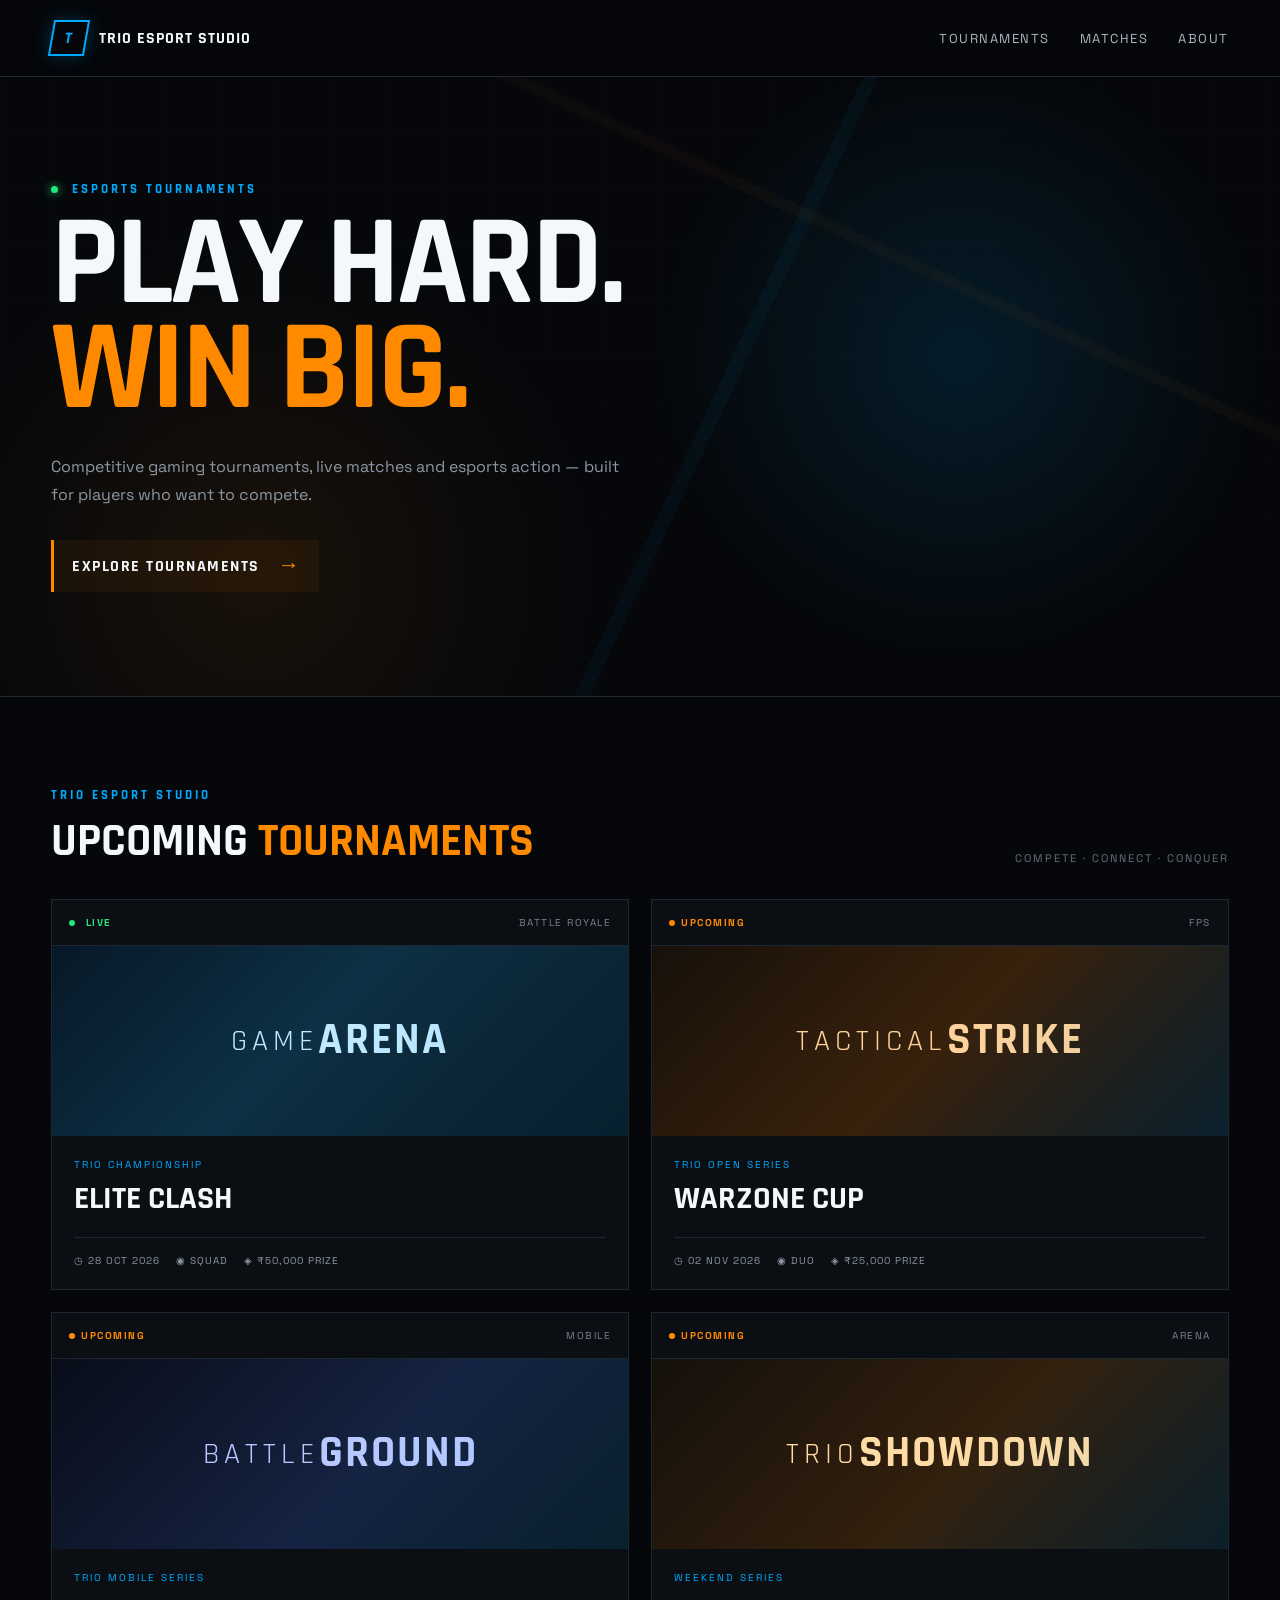
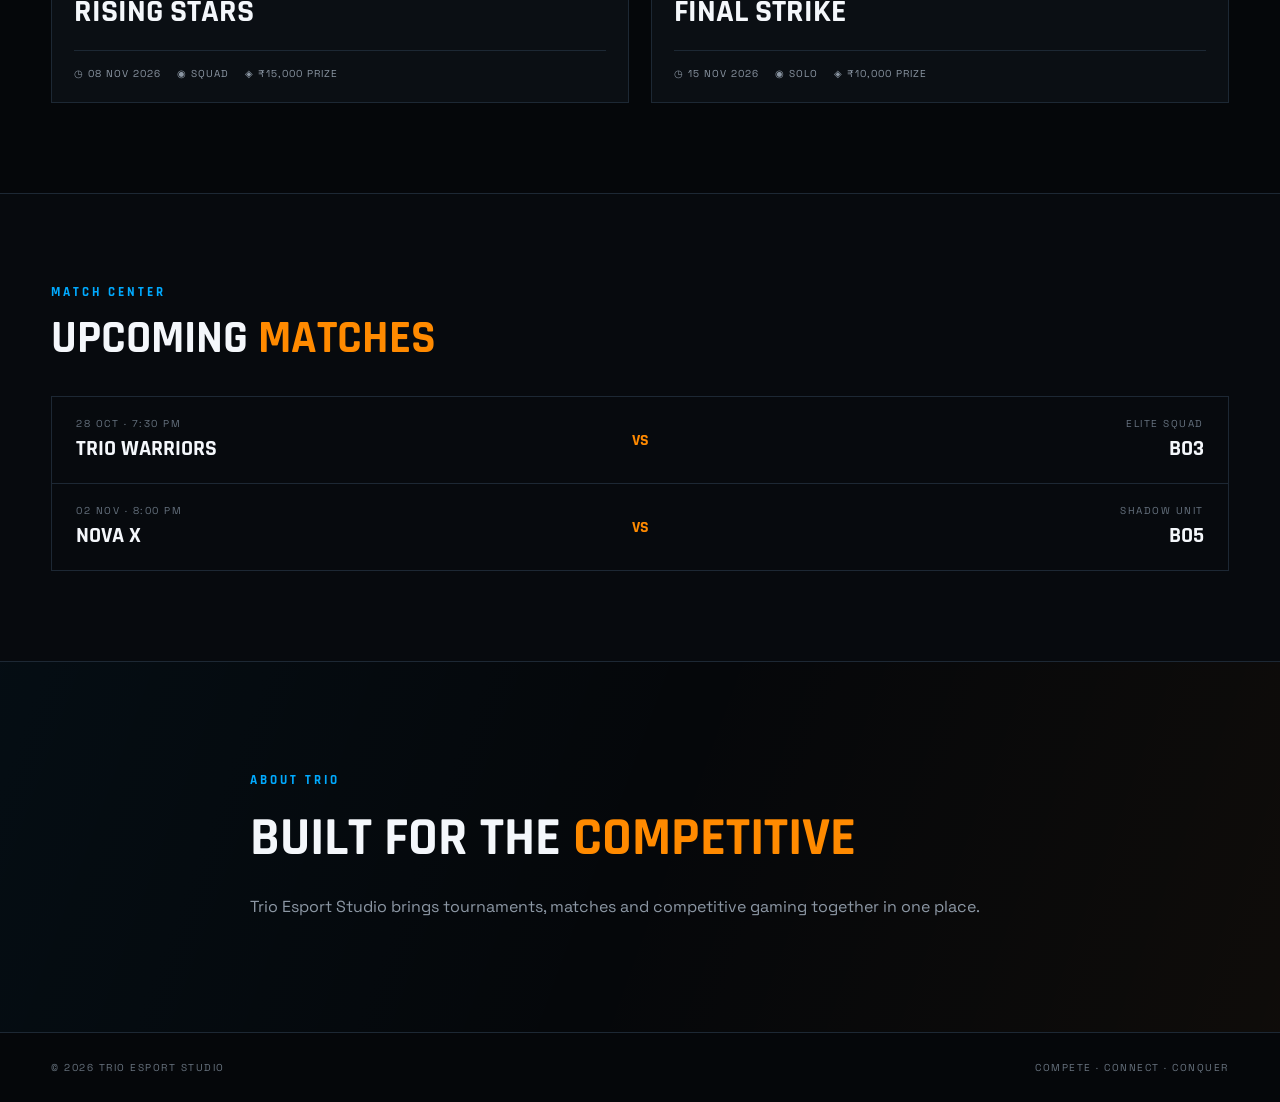
==== index.html @ f3929cc7 "Initial Trio Esport Studio website" ====
<!DOCTYPE html>
<html lang="en">
<head>
  <meta charset="UTF-8" />
  <meta name="viewport" content="width=device-width, initial-scale=1.0" />
  <meta name="description" content="Trio Esport Studio — esports tournaments, matches and gaming events." />
  <title>Trio Esport Studio</title>
  <link rel="stylesheet" href="style.css" />
</head>
<body>
  <header class="site-header">
    <div class="container nav">
      <a class="brand" href="#">
        <span class="brand-mark">T</span>
        <span>TRIO <b>ESPORT</b> STUDIO</span>
      </a>
      <nav>
        <a href="#tournaments">Tournaments</a>
        <a href="#matches">Matches</a>
        <a href="#about">About</a>
      </nav>
    </div>
  </header>

  <main>
    <section class="hero">
      <div class="hero-grid"></div>
      <div class="container hero-content">
        <p class="eyebrow"><span class="live-dot"></span> ESPORTS TOURNAMENTS</p>
        <h1>PLAY HARD.<br><span>WIN BIG.</span></h1>
        <p class="hero-copy">
          Competitive gaming tournaments, live matches and esports action —
          built for players who want to compete.
        </p>
        <a class="hero-link" href="#tournaments">EXPLORE TOURNAMENTS <span>→</span></a>
      </div>
    </section>

    <section id="tournaments" class="section">
      <div class="container">
        <div class="section-heading">
          <div>
            <p class="eyebrow">TRIO ESPORT STUDIO</p>
            <h2>UPCOMING <span>TOURNAMENTS</span></h2>
          </div>
          <p class="section-note">COMPETE · CONNECT · CONQUER</p>
        </div>

        <div class="tournament-grid">
          <article class="tournament-card featured">
            <div class="card-top">
              <span class="status"><i></i> LIVE</span>
              <span class="game">BATTLE ROYALE</span>
            </div>
            <div class="game-art">GAME<br><strong>ARENA</strong></div>
            <div class="card-body">
              <p class="card-label">TRIO CHAMPIONSHIP</p>
              <h3>ELITE CLASH</h3>
              <div class="meta">
                <span>◷ 28 OCT 2026</span>
                <span>◉ SQUAD</span>
                <span>◈ ₹50,000 PRIZE</span>
              </div>
            </div>
          </article>

          <article class="tournament-card">
            <div class="card-top">
              <span class="status upcoming">UPCOMING</span>
              <span class="game">FPS</span>
            </div>
            <div class="game-art alt">TACTICAL<br><strong>STRIKE</strong></div>
            <div class="card-body">
              <p class="card-label">TRIO OPEN SERIES</p>
              <h3>WARZONE CUP</h3>
              <div class="meta">
                <span>◷ 02 NOV 2026</span>
                <span>◉ DUO</span>
                <span>◈ ₹25,000 PRIZE</span>
              </div>
            </div>
          </article>

          <article class="tournament-card">
            <div class="card-top">
              <span class="status upcoming">UPCOMING</span>
              <span class="game">MOBILE</span>
            </div>
            <div class="game-art third">BATTLE<br><strong>GROUND</strong></div>
            <div class="card-body">
              <p class="card-label">TRIO MOBILE SERIES</p>
              <h3>RISING STARS</h3>
              <div class="meta">
                <span>◷ 08 NOV 2026</span>
                <span>◉ SQUAD</span>
                <span>◈ ₹15,000 PRIZE</span>
              </div>
            </div>
          </article>

          <article class="tournament-card">
            <div class="card-top">
              <span class="status upcoming">UPCOMING</span>
              <span class="game">ARENA</span>
            </div>
            <div class="game-art fourth">TRIO<br><strong>SHOWDOWN</strong></div>
            <div class="card-body">
              <p class="card-label">WEEKEND SERIES</p>
              <h3>FINAL STRIKE</h3>
              <div class="meta">
                <span>◷ 15 NOV 2026</span>
                <span>◉ SOLO</span>
                <span>◈ ₹10,000 PRIZE</span>
              </div>
            </div>
          </article>
        </div>
      </div>
    </section>

    <section id="matches" class="section matches-section">
      <div class="container">
        <div class="section-heading">
          <div>
            <p class="eyebrow">MATCH CENTER</p>
            <h2>UPCOMING <span>MATCHES</span></h2>
          </div>
        </div>
        <div class="match-list">
          <div class="match-row">
            <div><small>28 OCT · 7:30 PM</small><strong>TRIO WARRIORS</strong></div>
            <b>VS</b>
            <div class="right"><small>ELITE SQUAD</small><strong>BO3</strong></div>
          </div>
          <div class="match-row">
            <div><small>02 NOV · 8:00 PM</small><strong>NOVA X</strong></div>
            <b>VS</b>
            <div class="right"><small>SHADOW UNIT</small><strong>BO5</strong></div>
          </div>
        </div>
      </div>
    </section>

    <section id="about" class="about">
      <div class="container about-inner">
        <p class="eyebrow">ABOUT TRIO</p>
        <h2>BUILT FOR THE <span>COMPETITIVE</span></h2>
        <p>Trio Esport Studio brings tournaments, matches and competitive gaming together in one place.</p>
      </div>
    </section>
  </main>

  <footer>
    <div class="container footer-inner">
      <span>© 2026 TRIO ESPORT STUDIO</span>
      <span>COMPETE · CONNECT · CONQUER</span>
    </div>
  </footer>

  <script src="script.js"></script>
</body>
</html>
---- style.css ----
@import url('https://fonts.googleapis.com/css2?family=Rajdhani:wght@400;500;600;700&family=Space+Grotesk:wght@400;500;600;700&display=swap');

:root{
  --bg:#05070a;
  --panel:#0b0f14;
  --panel2:#10151c;
  --line:#1d2834;
  --text:#f4f7fb;
  --muted:#8d98a5;
  --blue:#00aaff;
  --orange:#ff8a00;
  --gold:#ffb11b;
  --green:#20e879;
}
*{box-sizing:border-box;margin:0;padding:0}
html{scroll-behavior:smooth}
body{background:var(--bg);color:var(--text);font-family:"Space Grotesk",Arial,sans-serif}
a{color:inherit;text-decoration:none}
.container{width:min(1180px,92%);margin:auto}
.site-header{position:sticky;top:0;z-index:20;background:rgba(5,7,10,.88);backdrop-filter:blur(14px);border-bottom:1px solid var(--line)}
.nav{height:76px;display:flex;align-items:center;justify-content:space-between}
.brand{display:flex;align-items:center;gap:12px;font-family:Rajdhani;font-weight:700;letter-spacing:1px}
.brand-mark{width:36px;height:36px;display:grid;place-items:center;border:2px solid var(--blue);transform:skew(-10deg);color:var(--blue);box-shadow:0 0 18px rgba(0,170,255,.25)}
.nav nav{display:flex;gap:30px;color:#aab4c0;font-size:13px;text-transform:uppercase;letter-spacing:1.5px}
.nav nav a:hover{color:var(--blue)}
.hero{min-height:620px;display:flex;align-items:center;position:relative;overflow:hidden;border-bottom:1px solid var(--line);background:radial-gradient(circle at 75% 45%,rgba(0,170,255,.13),transparent 30%),radial-gradient(circle at 20% 80%,rgba(255,138,0,.08),transparent 30%)}
.hero:before{content:"";position:absolute;inset:0;background:linear-gradient(115deg,transparent 0 55%,rgba(0,170,255,.045) 55% 56%,transparent 56% 100%),linear-gradient(25deg,transparent 0 70%,rgba(255,138,0,.035) 70% 71%,transparent 71%);pointer-events:none}
.hero-grid{position:absolute;inset:0;opacity:.18;background-image:linear-gradient(rgba(255,255,255,.04) 1px,transparent 1px),linear-gradient(90deg,rgba(255,255,255,.04) 1px,transparent 1px);background-size:55px 55px;mask-image:linear-gradient(to bottom,black,transparent)}
.hero-content{position:relative;padding:100px 0}
.eyebrow{font-family:Rajdhani;font-size:13px;letter-spacing:3px;font-weight:700;color:var(--blue);margin-bottom:16px}
.live-dot{display:inline-block;width:7px;height:7px;background:var(--green);border-radius:50%;margin-right:8px;box-shadow:0 0 10px var(--green)}
h1,h2,h3{font-family:Rajdhani,sans-serif}
h1{font-size:clamp(64px,10vw,130px);line-height:.82;letter-spacing:-3px}
h1 span,h2 span{color:var(--orange)}
.hero-copy{max-width:570px;color:var(--muted);line-height:1.8;margin:30px 0}
.hero-link{display:inline-flex;gap:18px;align-items:center;border-left:3px solid var(--orange);padding:12px 18px;background:rgba(255,138,0,.06);font-family:Rajdhani;font-weight:700;letter-spacing:1.5px}
.hero-link span{font-size:22px;color:var(--orange)}
.section{padding:90px 0}
.section-heading{display:flex;justify-content:space-between;align-items:end;margin-bottom:34px}
.section-heading h2{font-size:46px;line-height:1}
.section-note{font-size:11px;letter-spacing:2px;color:#65717d}
.tournament-grid{display:grid;grid-template-columns:repeat(2,1fr);gap:22px}
.tournament-card{background:var(--panel);border:1px solid var(--line);position:relative;overflow:hidden;transition:.25s}
.tournament-card:hover{transform:translateY(-4px);border-color:#314456;box-shadow:0 16px 45px rgba(0,0,0,.35)}
.card-top{height:46px;display:flex;align-items:center;justify-content:space-between;padding:0 17px;border-bottom:1px solid var(--line);font-size:10px;letter-spacing:1.5px}
.status{color:var(--green);font-weight:700}
.status i{display:inline-block;width:6px;height:6px;background:var(--green);border-radius:50%;margin-right:6px}
.status.upcoming{color:var(--orange)}
.status.upcoming:before{content:"";display:inline-block;width:6px;height:6px;background:var(--orange);border-radius:50%;margin-right:6px}
.game{color:#778390}
.game-art{height:190px;display:flex;align-items:center;justify-content:center;text-align:center;font-family:Rajdhani;font-size:30px;line-height:.8;letter-spacing:5px;background:linear-gradient(135deg,#071827,#0d3145 45%,#080d12);color:#bfe9ff;position:relative}
.game-art:after{content:"";position:absolute;inset:0;background:linear-gradient(135deg,transparent 50%,rgba(0,170,255,.12));}
.game-art.alt{background:linear-gradient(135deg,#17100a,#38210c 50%,#0c0d10);color:#ffd29b}
.game-art.third{background:linear-gradient(135deg,#090d19,#152241 55%,#0a0d11);color:#b8c9ff}
.game-art.fourth{background:linear-gradient(135deg,#15100b,#33200d 55%,#0c0c0d);color:#ffdba5}
.game-art strong{font-size:44px;letter-spacing:2px}
.card-body{padding:22px}
.card-label{font-size:10px;letter-spacing:2px;color:var(--blue);margin-bottom:7px}
.card-body h3{font-size:32px}
.meta{display:flex;flex-wrap:wrap;gap:16px;margin-top:18px;padding-top:16px;border-top:1px solid var(--line);font-size:10px;letter-spacing:1px;color:#8b96a3}
.matches-section{background:#070a0e;border-top:1px solid var(--line);border-bottom:1px solid var(--line)}
.match-list{border:1px solid var(--line)}
.match-row{display:grid;grid-template-columns:1fr 70px 1fr;align-items:center;padding:20px 24px;border-bottom:1px solid var(--line)}
.match-row:last-child{border-bottom:0}
.match-row small{display:block;color:#66727f;font-size:10px;letter-spacing:1.5px;margin-bottom:5px}
.match-row strong{font-family:Rajdhani;font-size:22px}
.match-row>b{text-align:center;color:var(--orange);font-family:Rajdhani}
.match-row .right{text-align:right}
.about{padding:110px 0;background:linear-gradient(110deg,rgba(0,170,255,.04),transparent 50%,rgba(255,138,0,.04))}
.about-inner{max-width:780px}
.about h2{font-size:54px;margin-bottom:20px}
.about p:last-child{color:var(--muted);line-height:1.8}
footer{border-top:1px solid var(--line);padding:28px 0;color:#68737f;font-size:10px;letter-spacing:1.5px}
.footer-inner{display:flex;justify-content:space-between}
@media(max-width:700px){
  .nav nav{display:none}
  .hero{min-height:540px}
  h1{font-size:70px}
  .section{padding:65px 0}
  .section-heading{display:block}
  .section-note{margin-top:15px}
  .section-heading h2,.about h2{font-size:38px}
  .tournament-grid{grid-template-columns:1fr}
  .match-row{grid-template-columns:1fr 45px 1fr;padding:16px 12px}
  .match-row strong{font-size:17px}
  .footer-inner{display:block;line-height:2.2}
}
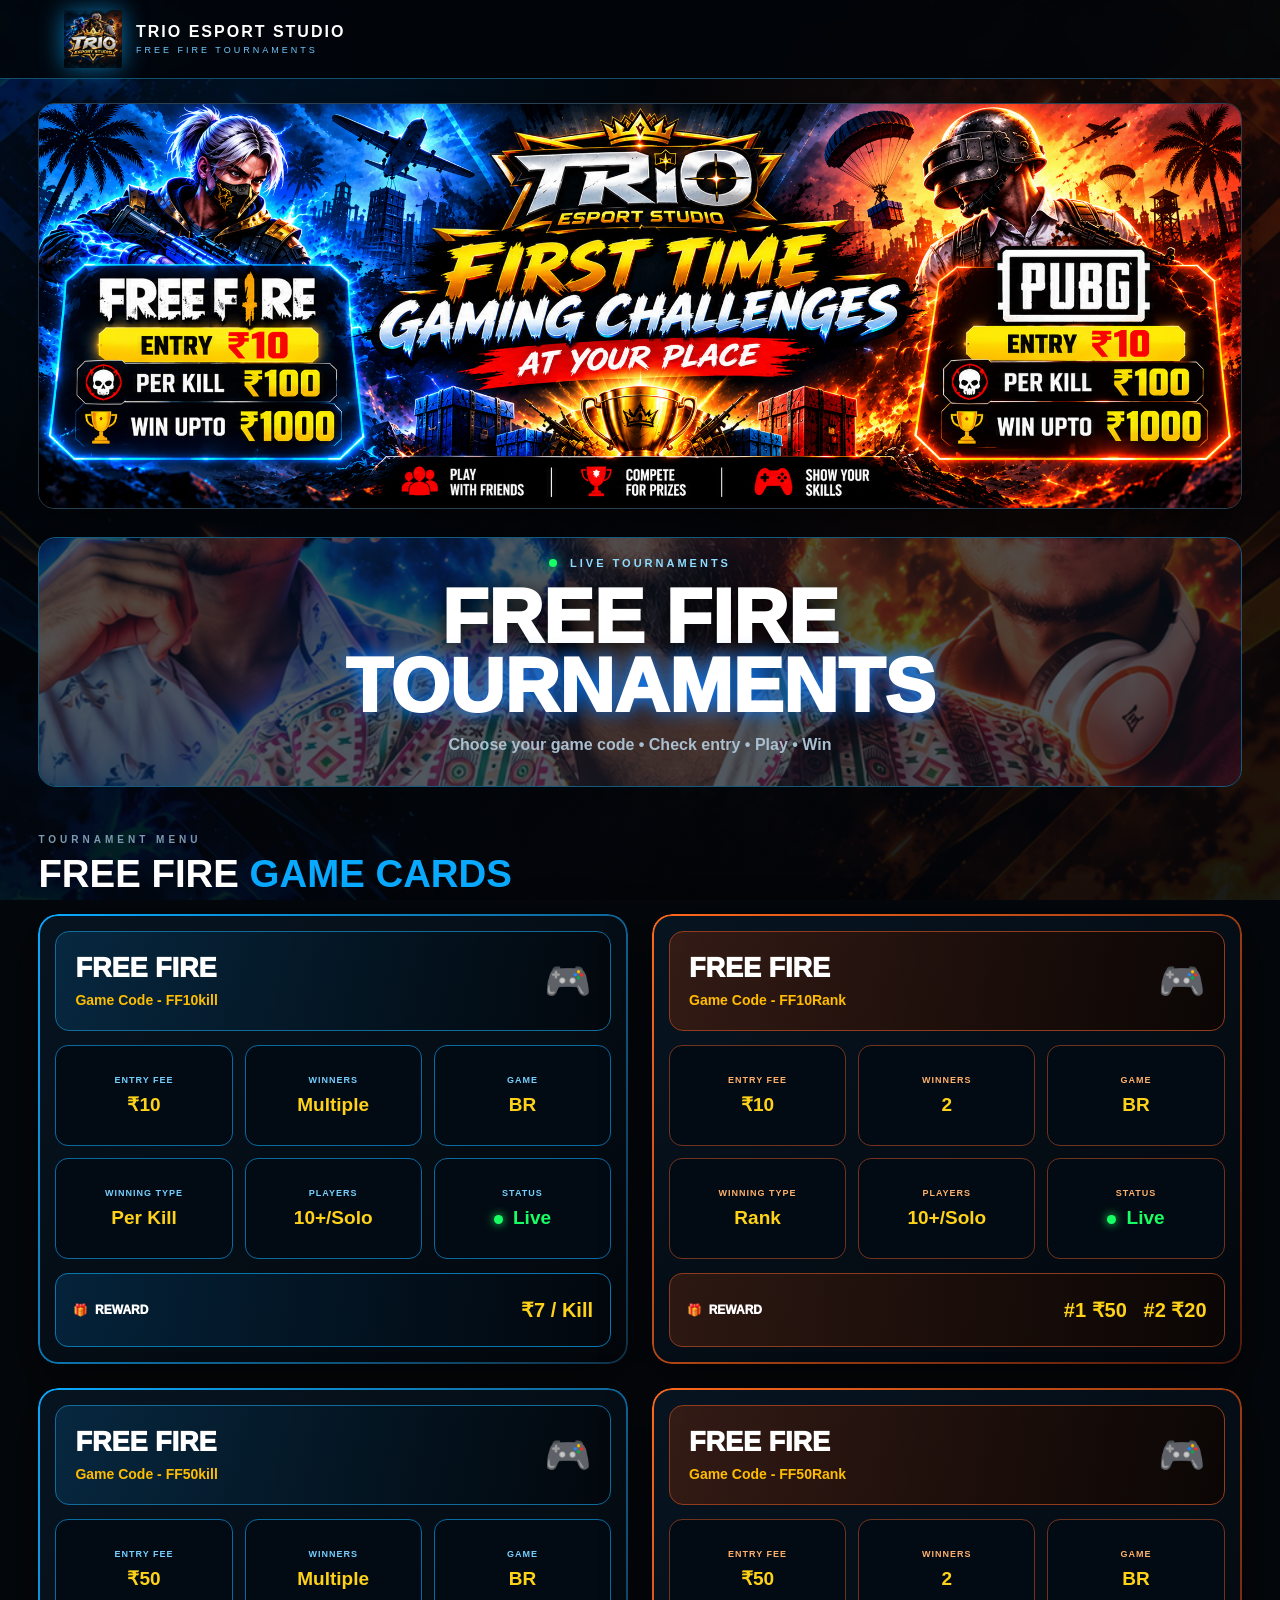
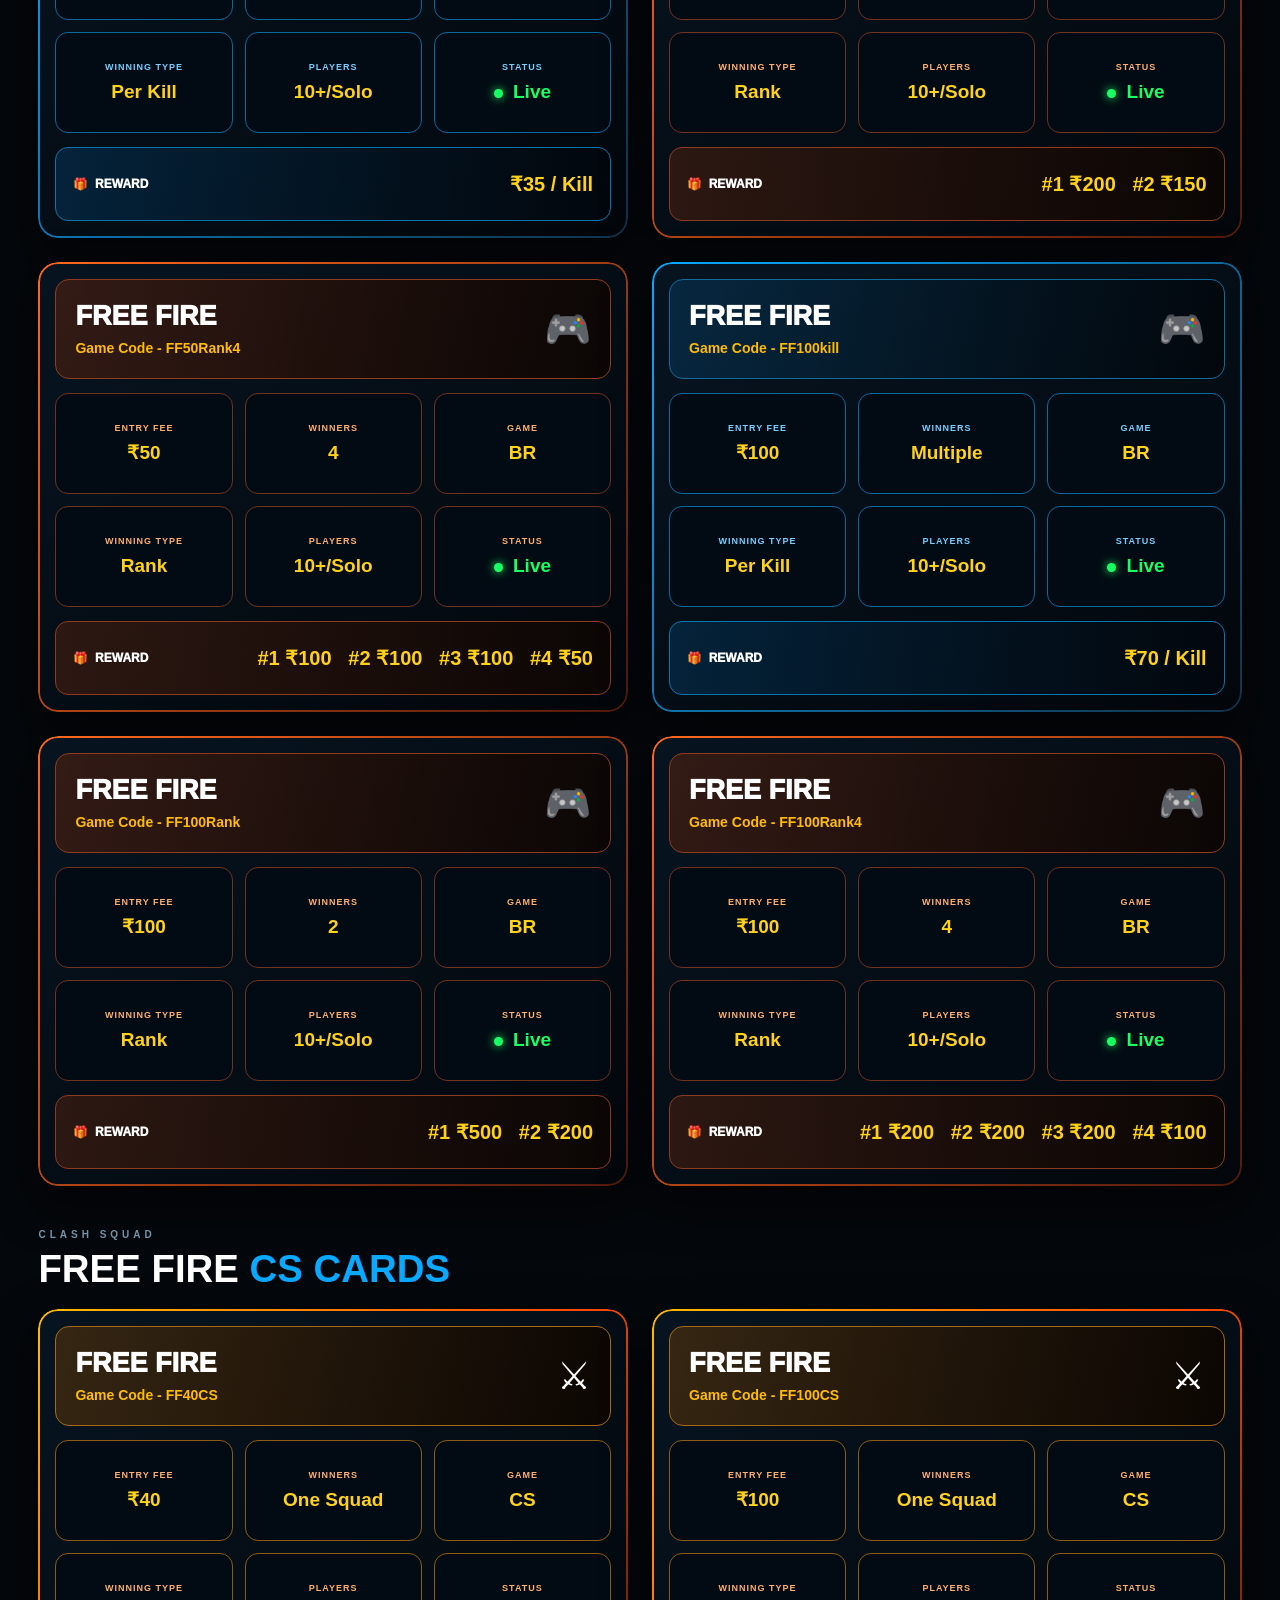
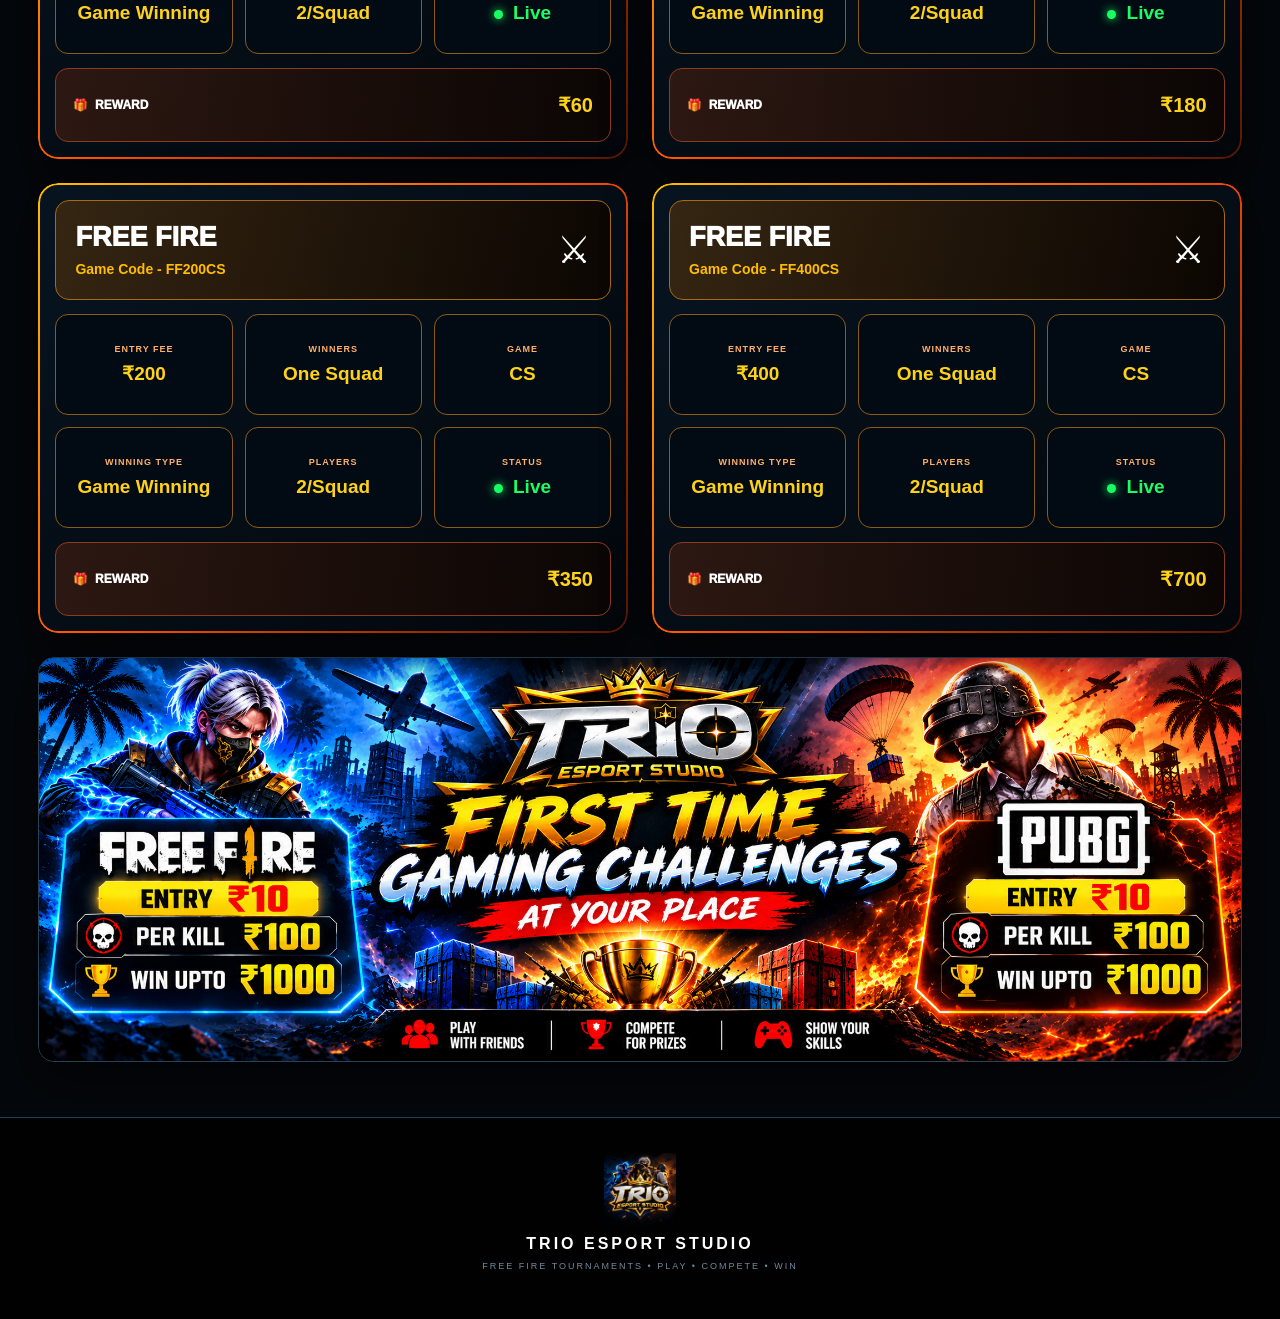
==== commit 01eb96c4: "Initial Trio Esport Studio website" ====
--- a/index.html
+++ b/index.html
@@ -1,162 +1,15 @@
-<!DOCTYPE html>
-<html lang="en">
-<head>
-  <meta charset="UTF-8" />
-  <meta name="viewport" content="width=device-width, initial-scale=1.0" />
-  <meta name="description" content="Trio Esport Studio — esports tournaments, matches and gaming events." />
-  <title>Trio Esport Studio</title>
-  <link rel="stylesheet" href="style.css" />
-</head>
-<body>
-  <header class="site-header">
-    <div class="container nav">
-      <a class="brand" href="#">
-        <span class="brand-mark">T</span>
-        <span>TRIO <b>ESPORT</b> STUDIO</span>
-      </a>
-      <nav>
-        <a href="#tournaments">Tournaments</a>
-        <a href="#matches">Matches</a>
-        <a href="#about">About</a>
-      </nav>
-    </div>
-  </header>
-
-  <main>
-    <section class="hero">
-      <div class="hero-grid"></div>
-      <div class="container hero-content">
-        <p class="eyebrow"><span class="live-dot"></span> ESPORTS TOURNAMENTS</p>
-        <h1>PLAY HARD.<br><span>WIN BIG.</span></h1>
-        <p class="hero-copy">
-          Competitive gaming tournaments, live matches and esports action —
-          built for players who want to compete.
-        </p>
-        <a class="hero-link" href="#tournaments">EXPLORE TOURNAMENTS <span>→</span></a>
-      </div>
-    </section>
-
-    <section id="tournaments" class="section">
-      <div class="container">
-        <div class="section-heading">
-          <div>
-            <p class="eyebrow">TRIO ESPORT STUDIO</p>
-            <h2>UPCOMING <span>TOURNAMENTS</span></h2>
-          </div>
-          <p class="section-note">COMPETE · CONNECT · CONQUER</p>
-        </div>
-
-        <div class="tournament-grid">
-          <article class="tournament-card featured">
-            <div class="card-top">
-              <span class="status"><i></i> LIVE</span>
-              <span class="game">BATTLE ROYALE</span>
-            </div>
-            <div class="game-art">GAME<br><strong>ARENA</strong></div>
-            <div class="card-body">
-              <p class="card-label">TRIO CHAMPIONSHIP</p>
-              <h3>ELITE CLASH</h3>
-              <div class="meta">
-                <span>◷ 28 OCT 2026</span>
-                <span>◉ SQUAD</span>
-                <span>◈ ₹50,000 PRIZE</span>
-              </div>
-            </div>
-          </article>
-
-          <article class="tournament-card">
-            <div class="card-top">
-              <span class="status upcoming">UPCOMING</span>
-              <span class="game">FPS</span>
-            </div>
-            <div class="game-art alt">TACTICAL<br><strong>STRIKE</strong></div>
-            <div class="card-body">
-              <p class="card-label">TRIO OPEN SERIES</p>
-              <h3>WARZONE CUP</h3>
-              <div class="meta">
-                <span>◷ 02 NOV 2026</span>
-                <span>◉ DUO</span>
-                <span>◈ ₹25,000 PRIZE</span>
-              </div>
-            </div>
-          </article>
-
-          <article class="tournament-card">
-            <div class="card-top">
-              <span class="status upcoming">UPCOMING</span>
-              <span class="game">MOBILE</span>
-            </div>
-            <div class="game-art third">BATTLE<br><strong>GROUND</strong></div>
-            <div class="card-body">
-              <p class="card-label">TRIO MOBILE SERIES</p>
-              <h3>RISING STARS</h3>
-              <div class="meta">
-                <span>◷ 08 NOV 2026</span>
-                <span>◉ SQUAD</span>
-                <span>◈ ₹15,000 PRIZE</span>
-              </div>
-            </div>
-          </article>
-
-          <article class="tournament-card">
-            <div class="card-top">
-              <span class="status upcoming">UPCOMING</span>
-              <span class="game">ARENA</span>
-            </div>
-            <div class="game-art fourth">TRIO<br><strong>SHOWDOWN</strong></div>
-            <div class="card-body">
-              <p class="card-label">WEEKEND SERIES</p>
-              <h3>FINAL STRIKE</h3>
-              <div class="meta">
-                <span>◷ 15 NOV 2026</span>
-                <span>◉ SOLO</span>
-                <span>◈ ₹10,000 PRIZE</span>
-              </div>
-            </div>
-          </article>
-        </div>
-      </div>
-    </section>
-
-    <section id="matches" class="section matches-section">
-      <div class="container">
-        <div class="section-heading">
-          <div>
-            <p class="eyebrow">MATCH CENTER</p>
-            <h2>UPCOMING <span>MATCHES</span></h2>
-          </div>
-        </div>
-        <div class="match-list">
-          <div class="match-row">
-            <div><small>28 OCT · 7:30 PM</small><strong>TRIO WARRIORS</strong></div>
-            <b>VS</b>
-            <div class="right"><small>ELITE SQUAD</small><strong>BO3</strong></div>
-          </div>
-          <div class="match-row">
-            <div><small>02 NOV · 8:00 PM</small><strong>NOVA X</strong></div>
-            <b>VS</b>
-            <div class="right"><small>SHADOW UNIT</small><strong>BO5</strong></div>
-          </div>
-        </div>
-      </div>
-    </section>
-
-    <section id="about" class="about">
-      <div class="container about-inner">
-        <p class="eyebrow">ABOUT TRIO</p>
-        <h2>BUILT FOR THE <span>COMPETITIVE</span></h2>
-        <p>Trio Esport Studio brings tournaments, matches and competitive gaming together in one place.</p>
-      </div>
-    </section>
-  </main>
-
-  <footer>
-    <div class="container footer-inner">
-      <span>© 2026 TRIO ESPORT STUDIO</span>
-      <span>COMPETE · CONNECT · CONQUER</span>
-    </div>
-  </footer>
-
-  <script src="script.js"></script>
-</body>
-</html>
+<!doctype html><html lang="en"><head><meta charset="utf-8"><meta name="viewport" content="width=device-width,initial-scale=1"><title>TRIO ESPORT STUDIO — Free Fire Tournaments</title><meta name="description" content="TRIO ESPORT STUDIO Free Fire tournaments"><link rel="icon" type="image/png" href="assets/logo.png"><link rel="stylesheet" href="style.css"></head><body><div class="bg"></div><header><img src="assets/logo.png" alt="TRIO ESPORT STUDIO"><div><b>TRIO ESPORT STUDIO</b><small>FREE FIRE TOURNAMENTS</small></div></header><main><div class="banner"><img src="assets/banner.png" alt="Tournament Banner"></div><section class="hero"><img src="assets/hero.png" alt=""><div><span class="live"><i></i> LIVE TOURNAMENTS</span><h1>FREE FIRE <em>TOURNAMENTS</em></h1><p>Choose your game code • Check entry • Play • Win</p></div></section><section><div class="title"><div><small>TOURNAMENT MENU</small><h2>FREE FIRE <span>GAME CARDS</span></h2></div></div><div id="cards" class="grid"></div></section><section><div class="title"><div><small>CLASH SQUAD</small><h2>FREE FIRE <span>CS CARDS</span></h2></div></div><div id="cs" class="grid"></div></section><div class="banner"><img src="assets/banner.png" alt="Tournament Banner"></div></main><footer><img src="assets/logo.png" alt="TRIO"><b>TRIO ESPORT STUDIO</b><span>FREE FIRE TOURNAMENTS • PLAY • COMPETE • WIN</span></footer><script>
+const br=[
+['FF10kill','₹10','Multiple','BR','Per Kill','10+/Solo','₹7 / Kill','blue'],
+['FF10Rank','₹10','2','BR','Rank','10+/Solo','#1 ₹50 &nbsp; #2 ₹20','orange'],
+['FF50kill','₹50','Multiple','BR','Per Kill','10+/Solo','₹35 / Kill','blue'],
+['FF50Rank','₹50','2','BR','Rank','10+/Solo','#1 ₹200 &nbsp; #2 ₹150','orange'],
+['FF50Rank4','₹50','4','BR','Rank','10+/Solo','#1 ₹100 &nbsp; #2 ₹100 &nbsp; #3 ₹100 &nbsp; #4 ₹50','orange'],
+['FF100kill','₹100','Multiple','BR','Per Kill','10+/Solo','₹70 / Kill','blue'],
+['FF100Rank','₹100','2','BR','Rank','10+/Solo','#1 ₹500 &nbsp; #2 ₹200','orange'],
+['FF100Rank4','₹100','4','BR','Rank','10+/Solo','#1 ₹200 &nbsp; #2 ₹200 &nbsp; #3 ₹200 &nbsp; #4 ₹100','orange']
+];
+const cs=[['FF40CS','₹40','One Squad','CS','Game Winning','2/Squad','₹60'],['FF100CS','₹100','One Squad','CS','Game Winning','2/Squad','₹180'],['FF200CS','₹200','One Squad','CS','Game Winning','2/Squad','₹350'],['FF400CS','₹400','One Squad','CS','Game Winning','2/Squad','₹700']];
+function card(x,isCS=false){let[c,e,w,g,t,p,r,theme]=x;return `<article class="card ${isCS?'cs':' '+theme}"><div class="head"><div><strong>FREE FIRE</strong><label>Game Code - ${c}</label></div><span class="ico">${isCS?'⚔':'🎮'}</span></div><div class="stats"><div><small>ENTRY FEE</small><b>${e}</b></div><div><small>WINNERS</small><b>${w}</b></div><div><small>GAME</small><b>${g}</b></div><div><small>WINNING TYPE</small><b>${t}</b></div><div><small>PLAYERS</small><b>${p}</b></div><div class="status"><small>STATUS</small><b><i></i> Live</b></div></div><div class="reward"><span>🎁 &nbsp;REWARD</span><strong>${r}</strong></div></article>`}
+document.querySelector('#cards').innerHTML=br.map(x=>card(x)).join('');document.querySelector('#cs').innerHTML=cs.map(x=>card(x,true)).join('');
+</script></body></html>
--- a/style.css
+++ b/style.css
@@ -1,87 +1 @@
-@import url('https://fonts.googleapis.com/css2?family=Rajdhani:wght@400;500;600;700&family=Space+Grotesk:wght@400;500;600;700&display=swap');
-
-:root{
-  --bg:#05070a;
-  --panel:#0b0f14;
-  --panel2:#10151c;
-  --line:#1d2834;
-  --text:#f4f7fb;
-  --muted:#8d98a5;
-  --blue:#00aaff;
-  --orange:#ff8a00;
-  --gold:#ffb11b;
-  --green:#20e879;
-}
-*{box-sizing:border-box;margin:0;padding:0}
-html{scroll-behavior:smooth}
-body{background:var(--bg);color:var(--text);font-family:"Space Grotesk",Arial,sans-serif}
-a{color:inherit;text-decoration:none}
-.container{width:min(1180px,92%);margin:auto}
-.site-header{position:sticky;top:0;z-index:20;background:rgba(5,7,10,.88);backdrop-filter:blur(14px);border-bottom:1px solid var(--line)}
-.nav{height:76px;display:flex;align-items:center;justify-content:space-between}
-.brand{display:flex;align-items:center;gap:12px;font-family:Rajdhani;font-weight:700;letter-spacing:1px}
-.brand-mark{width:36px;height:36px;display:grid;place-items:center;border:2px solid var(--blue);transform:skew(-10deg);color:var(--blue);box-shadow:0 0 18px rgba(0,170,255,.25)}
-.nav nav{display:flex;gap:30px;color:#aab4c0;font-size:13px;text-transform:uppercase;letter-spacing:1.5px}
-.nav nav a:hover{color:var(--blue)}
-.hero{min-height:620px;display:flex;align-items:center;position:relative;overflow:hidden;border-bottom:1px solid var(--line);background:radial-gradient(circle at 75% 45%,rgba(0,170,255,.13),transparent 30%),radial-gradient(circle at 20% 80%,rgba(255,138,0,.08),transparent 30%)}
-.hero:before{content:"";position:absolute;inset:0;background:linear-gradient(115deg,transparent 0 55%,rgba(0,170,255,.045) 55% 56%,transparent 56% 100%),linear-gradient(25deg,transparent 0 70%,rgba(255,138,0,.035) 70% 71%,transparent 71%);pointer-events:none}
-.hero-grid{position:absolute;inset:0;opacity:.18;background-image:linear-gradient(rgba(255,255,255,.04) 1px,transparent 1px),linear-gradient(90deg,rgba(255,255,255,.04) 1px,transparent 1px);background-size:55px 55px;mask-image:linear-gradient(to bottom,black,transparent)}
-.hero-content{position:relative;padding:100px 0}
-.eyebrow{font-family:Rajdhani;font-size:13px;letter-spacing:3px;font-weight:700;color:var(--blue);margin-bottom:16px}
-.live-dot{display:inline-block;width:7px;height:7px;background:var(--green);border-radius:50%;margin-right:8px;box-shadow:0 0 10px var(--green)}
-h1,h2,h3{font-family:Rajdhani,sans-serif}
-h1{font-size:clamp(64px,10vw,130px);line-height:.82;letter-spacing:-3px}
-h1 span,h2 span{color:var(--orange)}
-.hero-copy{max-width:570px;color:var(--muted);line-height:1.8;margin:30px 0}
-.hero-link{display:inline-flex;gap:18px;align-items:center;border-left:3px solid var(--orange);padding:12px 18px;background:rgba(255,138,0,.06);font-family:Rajdhani;font-weight:700;letter-spacing:1.5px}
-.hero-link span{font-size:22px;color:var(--orange)}
-.section{padding:90px 0}
-.section-heading{display:flex;justify-content:space-between;align-items:end;margin-bottom:34px}
-.section-heading h2{font-size:46px;line-height:1}
-.section-note{font-size:11px;letter-spacing:2px;color:#65717d}
-.tournament-grid{display:grid;grid-template-columns:repeat(2,1fr);gap:22px}
-.tournament-card{background:var(--panel);border:1px solid var(--line);position:relative;overflow:hidden;transition:.25s}
-.tournament-card:hover{transform:translateY(-4px);border-color:#314456;box-shadow:0 16px 45px rgba(0,0,0,.35)}
-.card-top{height:46px;display:flex;align-items:center;justify-content:space-between;padding:0 17px;border-bottom:1px solid var(--line);font-size:10px;letter-spacing:1.5px}
-.status{color:var(--green);font-weight:700}
-.status i{display:inline-block;width:6px;height:6px;background:var(--green);border-radius:50%;margin-right:6px}
-.status.upcoming{color:var(--orange)}
-.status.upcoming:before{content:"";display:inline-block;width:6px;height:6px;background:var(--orange);border-radius:50%;margin-right:6px}
-.game{color:#778390}
-.game-art{height:190px;display:flex;align-items:center;justify-content:center;text-align:center;font-family:Rajdhani;font-size:30px;line-height:.8;letter-spacing:5px;background:linear-gradient(135deg,#071827,#0d3145 45%,#080d12);color:#bfe9ff;position:relative}
-.game-art:after{content:"";position:absolute;inset:0;background:linear-gradient(135deg,transparent 50%,rgba(0,170,255,.12));}
-.game-art.alt{background:linear-gradient(135deg,#17100a,#38210c 50%,#0c0d10);color:#ffd29b}
-.game-art.third{background:linear-gradient(135deg,#090d19,#152241 55%,#0a0d11);color:#b8c9ff}
-.game-art.fourth{background:linear-gradient(135deg,#15100b,#33200d 55%,#0c0c0d);color:#ffdba5}
-.game-art strong{font-size:44px;letter-spacing:2px}
-.card-body{padding:22px}
-.card-label{font-size:10px;letter-spacing:2px;color:var(--blue);margin-bottom:7px}
-.card-body h3{font-size:32px}
-.meta{display:flex;flex-wrap:wrap;gap:16px;margin-top:18px;padding-top:16px;border-top:1px solid var(--line);font-size:10px;letter-spacing:1px;color:#8b96a3}
-.matches-section{background:#070a0e;border-top:1px solid var(--line);border-bottom:1px solid var(--line)}
-.match-list{border:1px solid var(--line)}
-.match-row{display:grid;grid-template-columns:1fr 70px 1fr;align-items:center;padding:20px 24px;border-bottom:1px solid var(--line)}
-.match-row:last-child{border-bottom:0}
-.match-row small{display:block;color:#66727f;font-size:10px;letter-spacing:1.5px;margin-bottom:5px}
-.match-row strong{font-family:Rajdhani;font-size:22px}
-.match-row>b{text-align:center;color:var(--orange);font-family:Rajdhani}
-.match-row .right{text-align:right}
-.about{padding:110px 0;background:linear-gradient(110deg,rgba(0,170,255,.04),transparent 50%,rgba(255,138,0,.04))}
-.about-inner{max-width:780px}
-.about h2{font-size:54px;margin-bottom:20px}
-.about p:last-child{color:var(--muted);line-height:1.8}
-footer{border-top:1px solid var(--line);padding:28px 0;color:#68737f;font-size:10px;letter-spacing:1.5px}
-.footer-inner{display:flex;justify-content:space-between}
-@media(max-width:700px){
-  .nav nav{display:none}
-  .hero{min-height:540px}
-  h1{font-size:70px}
-  .section{padding:65px 0}
-  .section-heading{display:block}
-  .section-note{margin-top:15px}
-  .section-heading h2,.about h2{font-size:38px}
-  .tournament-grid{grid-template-columns:1fr}
-  .match-row{grid-template-columns:1fr 45px 1fr;padding:16px 12px}
-  .match-row strong{font-size:17px}
-  .footer-inner{display:block;line-height:2.2}
-}
+*{box-sizing:border-box} :root{--bg:#04070b;--blue:#09a9ff;--orange:#ff681c;--gold:#ffd21a;--green:#18ff63}html{scroll-behavior:smooth}body{margin:0;background:var(--bg);color:#fff;font-family:Arial,Helvetica,sans-serif}.bg{position:fixed;inset:0;z-index:-2;background:linear-gradient(rgba(2,5,9,.78),rgba(2,5,9,.9)),url('assets/bg.png') center/cover}.bg:after{content:'';position:absolute;inset:0;background:radial-gradient(circle at 20% 20%,rgba(0,130,255,.12),transparent 35%),radial-gradient(circle at 80% 30%,rgba(255,70,0,.1),transparent 35%)}header{position:sticky;top:0;z-index:10;display:flex;align-items:center;gap:14px;padding:10px 5%;background:rgba(2,5,9,.9);border-bottom:1px solid #14506c;backdrop-filter:blur(12px)}header img{width:58px;height:58px;object-fit:contain;filter:drop-shadow(0 0 12px #087bb8)}header b{display:block;letter-spacing:2px}header small{display:block;color:#70caff;letter-spacing:3px;font-size:9px;margin-top:4px}main{width:min(1450px,94%);margin:auto}.banner{margin:24px 0;border:1px solid #294253;border-radius:16px;overflow:hidden;box-shadow:0 18px 50px #0009}.banner img{display:block;width:100%;height:auto}.hero{position:relative;height:250px;border:1px solid #135a7c;border-radius:18px;overflow:hidden;display:grid;place-items:center;text-align:center;margin:28px 0 42px;background:#07101a}.hero>img{position:absolute;width:100%;height:100%;object-fit:cover;opacity:.3}.hero>div{position:relative}.live{font-size:11px;font-weight:900;letter-spacing:3px;color:#8edcff}.live i{display:inline-block;width:8px;height:8px;border-radius:50%;background:var(--green);box-shadow:0 0 12px var(--green);margin-right:7px}h1{font-size:clamp(40px,6vw,76px);line-height:.9;margin:12px 0;font-weight:1000;text-shadow:0 5px 20px #000}h1 em{display:block;color:#fff;font-style:normal;text-shadow:0 0 18px #087dff} .hero p{color:#a9bfd0;font-weight:700}.title{margin:38px 0 18px}.title small{color:#7d9ab0;font-size:10px;letter-spacing:4px;font-weight:900}.title h2{margin:5px 0;font-size:clamp(26px,3vw,40px)}.title h2 span{color:var(--blue)}.grid{display:grid;grid-template-columns:repeat(2,minmax(0,1fr));gap:24px}.card{position:relative;padding:17px;border-radius:20px;background:linear-gradient(145deg,#071522f5,#03070cf8);overflow:hidden;box-shadow:0 18px 45px #0009}.card:before{content:'';position:absolute;inset:0;border-radius:20px;padding:2px;background:linear-gradient(135deg,var(--blue),#12334a);-webkit-mask:linear-gradient(#000 0 0) content-box,linear-gradient(#000 0 0);-webkit-mask-composite:xor;mask-composite:exclude}.card.orange:before{background:linear-gradient(135deg,var(--orange),#521a0b)}.card.cs:before{background:linear-gradient(135deg,#ffbd00,#ff4d00,#581705)}.head{min-height:100px;border:1px solid #116c9b;border-radius:14px;padding:16px 19px;display:flex;align-items:center;justify-content:space-between;background:linear-gradient(100deg,#07508055,#02070cf2)}.orange .head{border-color:#913c1c;background:linear-gradient(100deg,#76260766,#0b0604f2)}.cs .head{border-color:#a76a13;background:linear-gradient(100deg,#7c420066,#0c0602f2)}.head strong{display:block;font-size:27px;font-weight:1000}.head label{display:inline-block;margin-top:8px;color:#ffbd00;font-size:14px;font-weight:900}.ico{font-size:38px}.stats{display:grid;grid-template-columns:repeat(3,1fr);gap:12px;margin-top:14px}.stats>div{min-height:101px;padding:13px 8px;border:1px solid #096aa0;border-radius:13px;background:#030b14ee;display:flex;flex-direction:column;align-items:center;justify-content:center;text-align:center}.orange .stats>div{border-color:#70331e}.cs .stats>div{border-color:#8c5c15}.stats small{font-size:9px;color:#76cfff;font-weight:900;letter-spacing:1px}.orange .stats small,.cs .stats small{color:#ffb06a}.stats b{font-size:19px;color:var(--gold);margin-top:9px;line-height:1.15}.status b{color:var(--green)}.status i{display:inline-block;width:9px;height:9px;border-radius:50%;background:var(--green);box-shadow:0 0 10px var(--green);margin-right:5px}.reward{min-height:74px;margin-top:14px;border-radius:13px;border:1px solid #0877b0;padding:13px 17px;display:flex;align-items:center;justify-content:space-between;gap:15px;background:linear-gradient(90deg,#034b8055,#02070df0)}.orange .reward,.cs .reward{border-color:#8d3b1e;background:linear-gradient(90deg,#7c2c0a55,#0b0604f0)}.reward span{font-size:12px;font-weight:1000}.reward strong{font-size:20px;color:var(--gold);text-align:right}footer{margin-top:55px;padding:35px 20px 48px;text-align:center;background:#000b;border-top:1px solid #164258}footer img{width:72px;height:72px;object-fit:contain}footer b{display:block;letter-spacing:3px;margin-top:6px}footer span{display:block;margin-top:8px;color:#71899c;font-size:9px;letter-spacing:2px}@media(max-width:900px){.grid{grid-template-columns:1fr}}@media(max-width:600px){header{padding:8px 12px}header img{width:48px;height:48px}.hero{height:220px}.stats{gap:7px}.stats>div{min-height:88px}.stats small{font-size:7px}.stats b{font-size:15px}.head strong{font-size:22px}.head label{font-size:11px}.reward{flex-direction:column;align-items:flex-start}.reward strong{text-align:left;font-size:18px}}
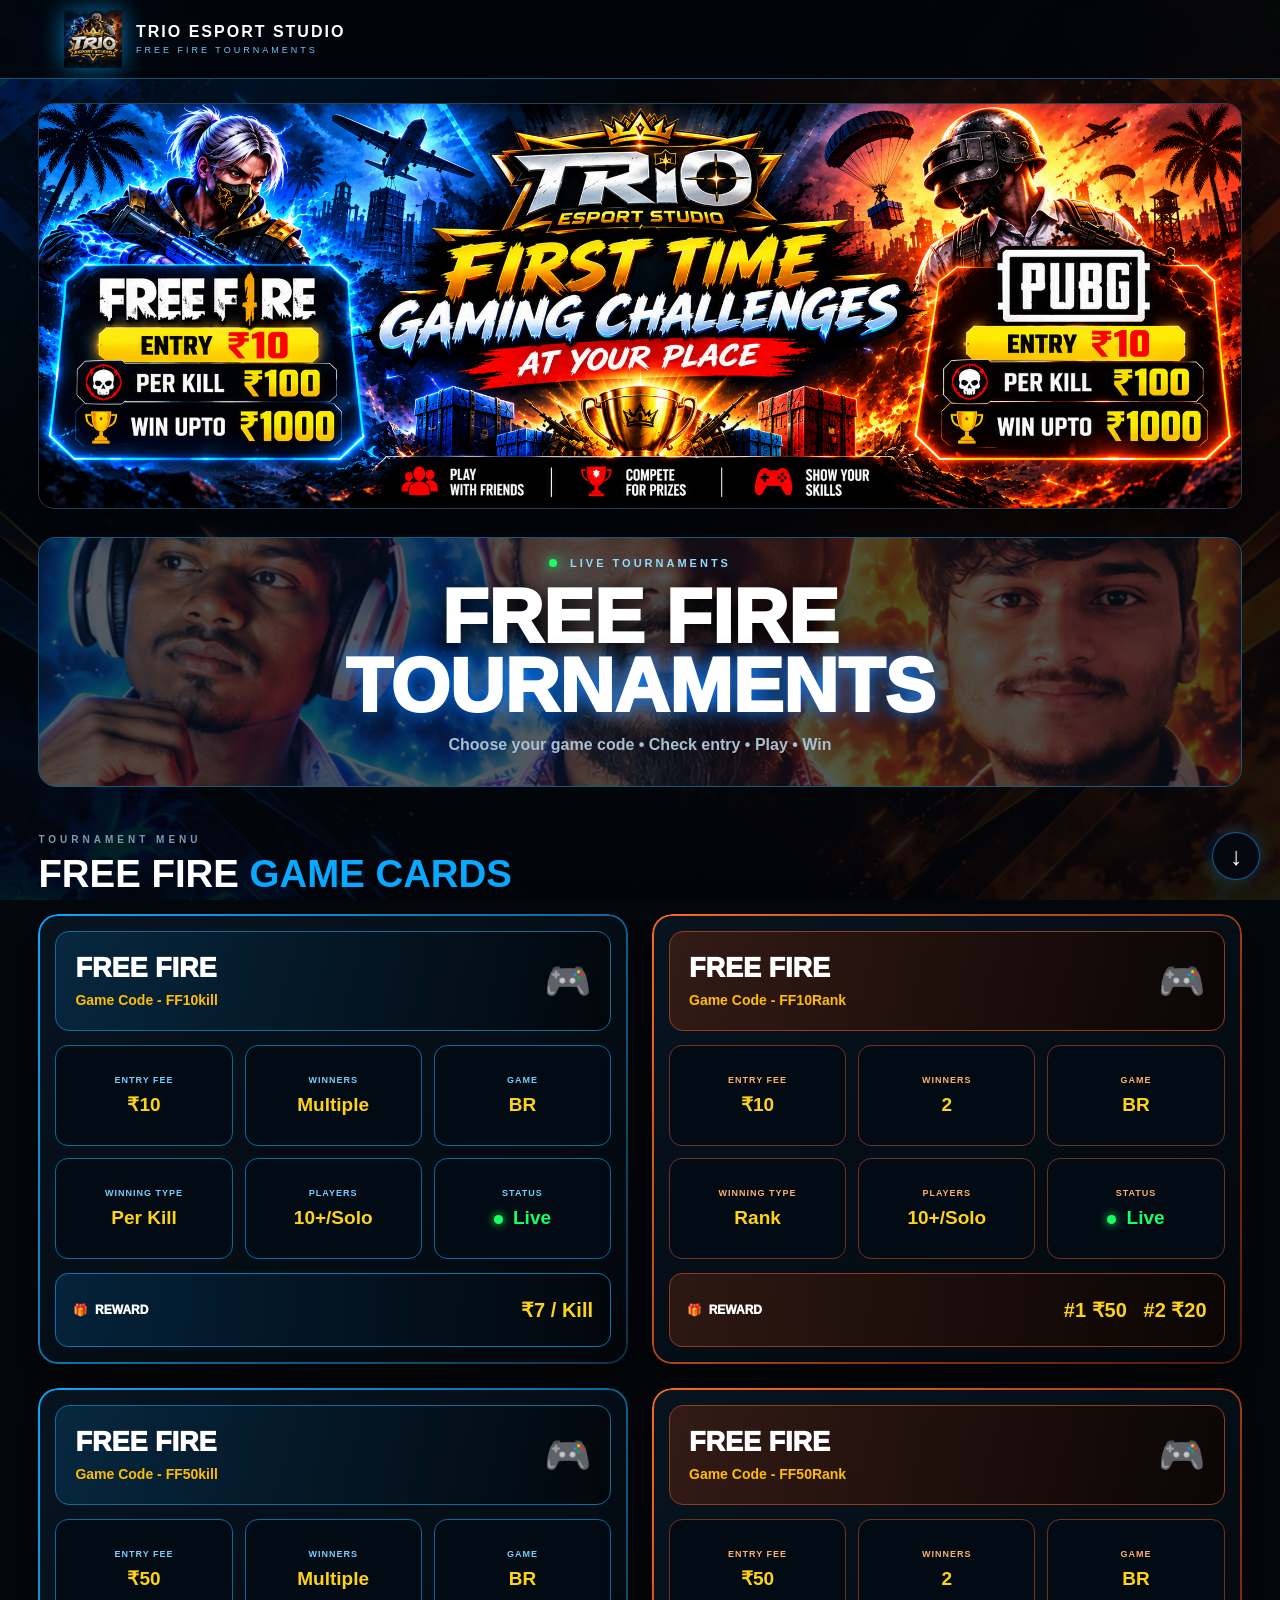
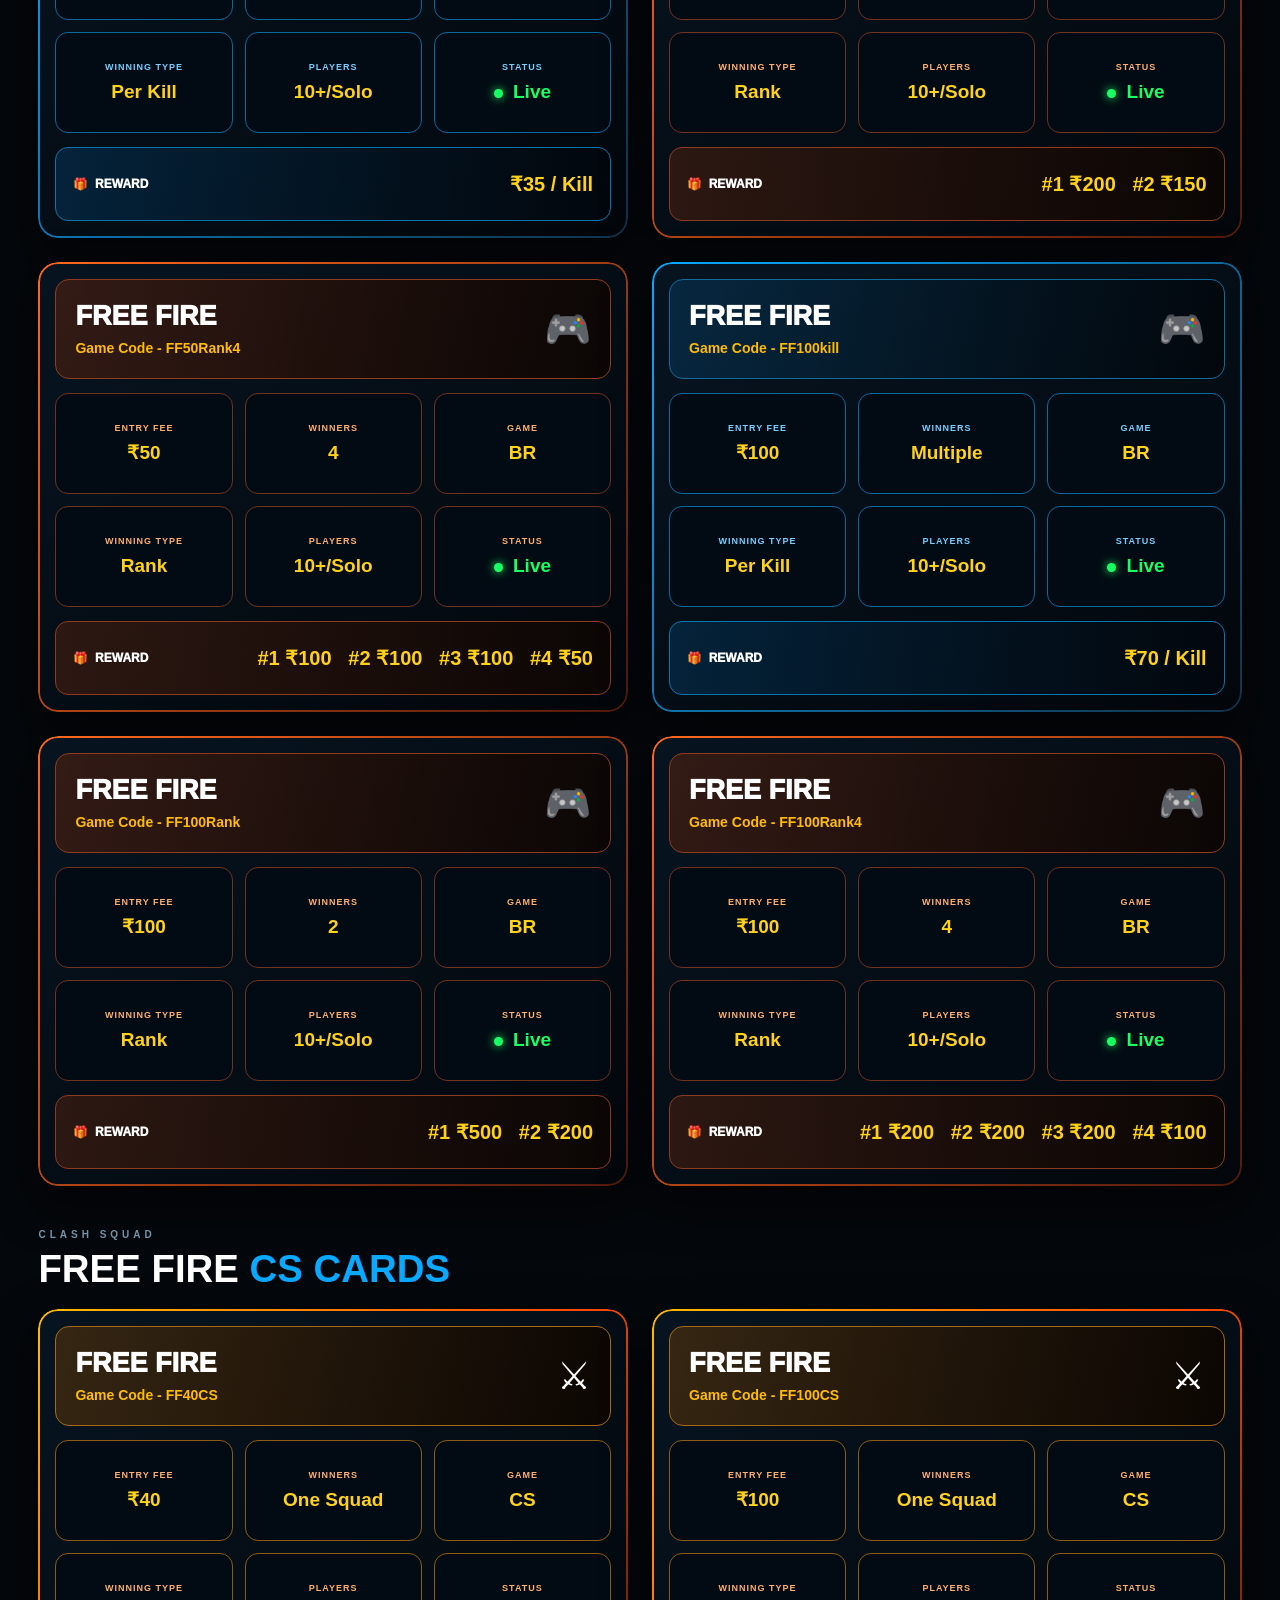
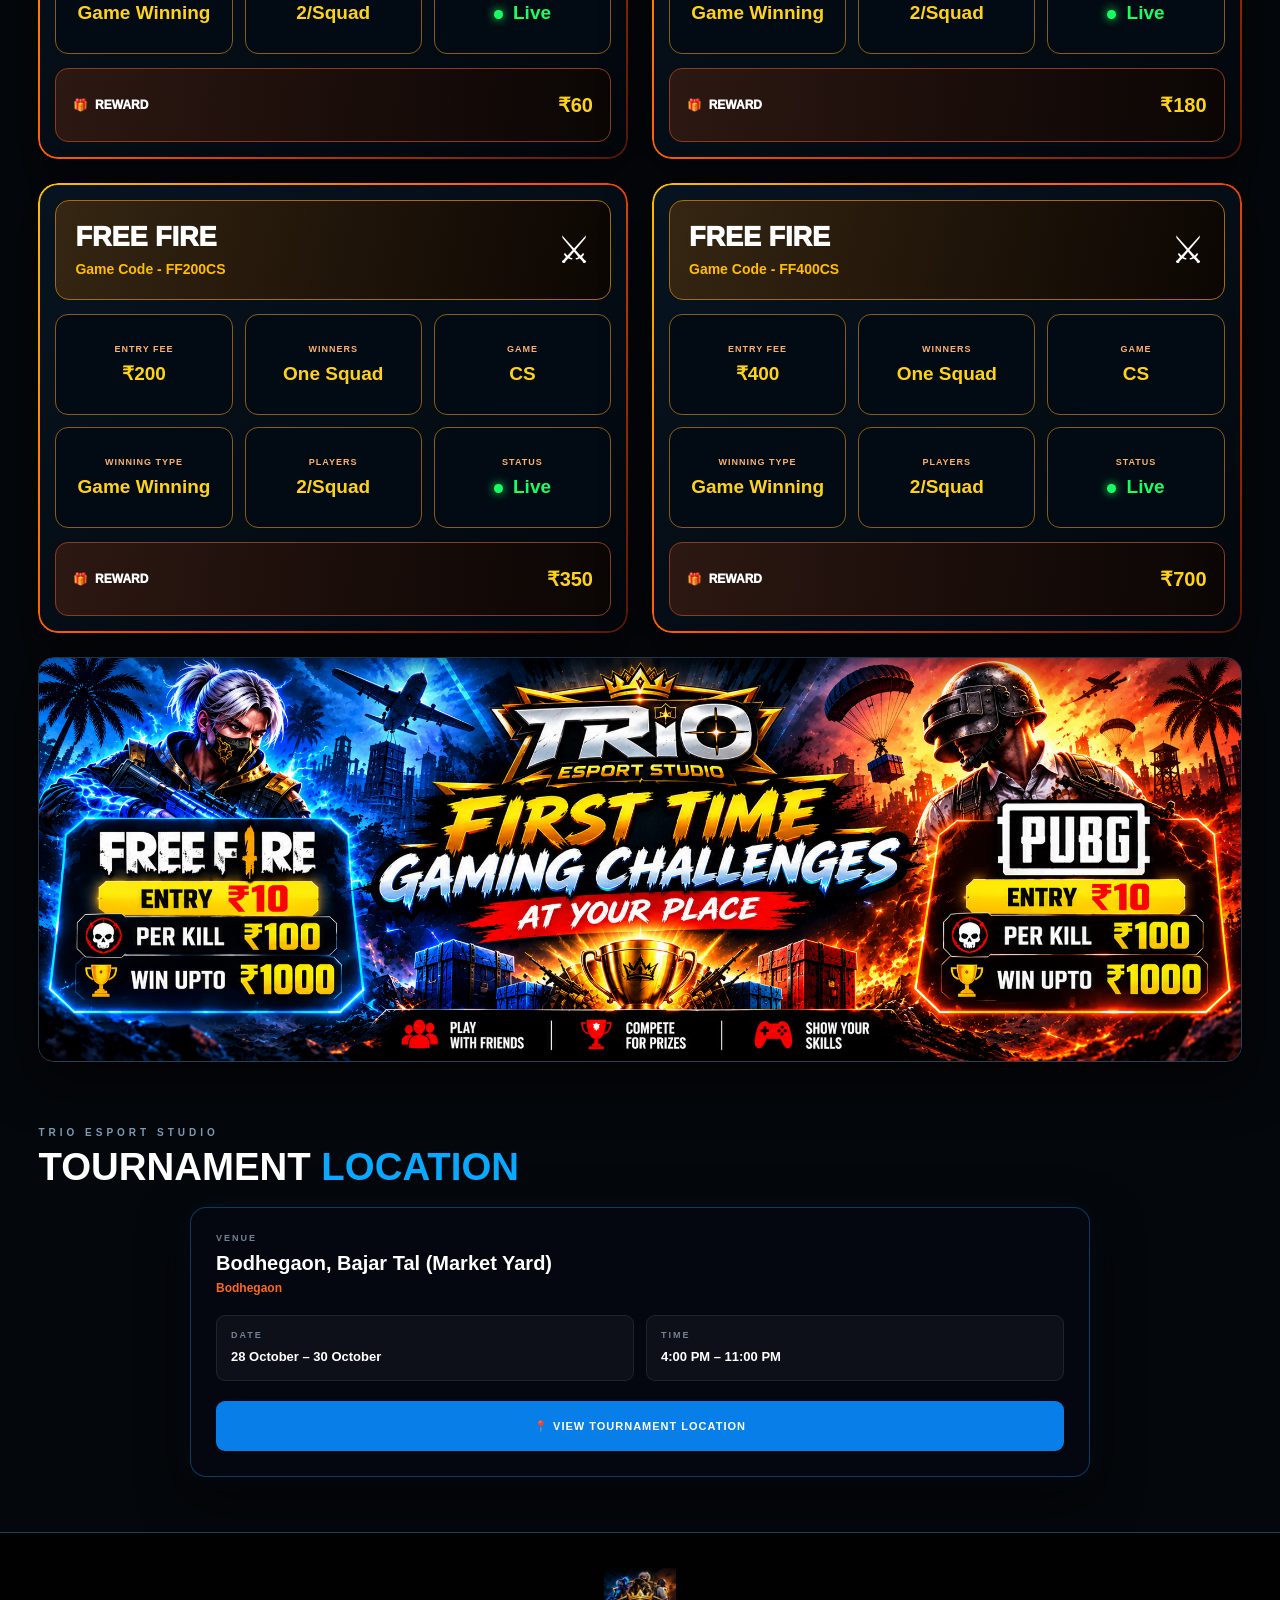
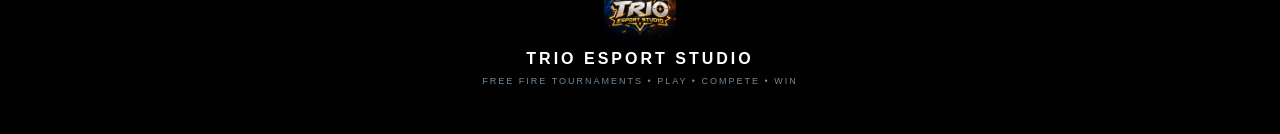
==== commit e25e3cab: "Update tournament website UI and location section" ====
--- a/index.html
+++ b/index.html
@@ -1,15 +1,600 @@
-<!doctype html><html lang="en"><head><meta charset="utf-8"><meta name="viewport" content="width=device-width,initial-scale=1"><title>TRIO ESPORT STUDIO — Free Fire Tournaments</title><meta name="description" content="TRIO ESPORT STUDIO Free Fire tournaments"><link rel="icon" type="image/png" href="assets/logo.png"><link rel="stylesheet" href="style.css"></head><body><div class="bg"></div><header><img src="assets/logo.png" alt="TRIO ESPORT STUDIO"><div><b>TRIO ESPORT STUDIO</b><small>FREE FIRE TOURNAMENTS</small></div></header><main><div class="banner"><img src="assets/banner.png" alt="Tournament Banner"></div><section class="hero"><img src="assets/hero.png" alt=""><div><span class="live"><i></i> LIVE TOURNAMENTS</span><h1>FREE FIRE <em>TOURNAMENTS</em></h1><p>Choose your game code • Check entry • Play • Win</p></div></section><section><div class="title"><div><small>TOURNAMENT MENU</small><h2>FREE FIRE <span>GAME CARDS</span></h2></div></div><div id="cards" class="grid"></div></section><section><div class="title"><div><small>CLASH SQUAD</small><h2>FREE FIRE <span>CS CARDS</span></h2></div></div><div id="cs" class="grid"></div></section><div class="banner"><img src="assets/banner.png" alt="Tournament Banner"></div></main><footer><img src="assets/logo.png" alt="TRIO"><b>TRIO ESPORT STUDIO</b><span>FREE FIRE TOURNAMENTS • PLAY • COMPETE • WIN</span></footer><script>
-const br=[
-['FF10kill','₹10','Multiple','BR','Per Kill','10+/Solo','₹7 / Kill','blue'],
-['FF10Rank','₹10','2','BR','Rank','10+/Solo','#1 ₹50 &nbsp; #2 ₹20','orange'],
-['FF50kill','₹50','Multiple','BR','Per Kill','10+/Solo','₹35 / Kill','blue'],
-['FF50Rank','₹50','2','BR','Rank','10+/Solo','#1 ₹200 &nbsp; #2 ₹150','orange'],
-['FF50Rank4','₹50','4','BR','Rank','10+/Solo','#1 ₹100 &nbsp; #2 ₹100 &nbsp; #3 ₹100 &nbsp; #4 ₹50','orange'],
-['FF100kill','₹100','Multiple','BR','Per Kill','10+/Solo','₹70 / Kill','blue'],
-['FF100Rank','₹100','2','BR','Rank','10+/Solo','#1 ₹500 &nbsp; #2 ₹200','orange'],
-['FF100Rank4','₹100','4','BR','Rank','10+/Solo','#1 ₹200 &nbsp; #2 ₹200 &nbsp; #3 ₹200 &nbsp; #4 ₹100','orange']
-];
-const cs=[['FF40CS','₹40','One Squad','CS','Game Winning','2/Squad','₹60'],['FF100CS','₹100','One Squad','CS','Game Winning','2/Squad','₹180'],['FF200CS','₹200','One Squad','CS','Game Winning','2/Squad','₹350'],['FF400CS','₹400','One Squad','CS','Game Winning','2/Squad','₹700']];
-function card(x,isCS=false){let[c,e,w,g,t,p,r,theme]=x;return `<article class="card ${isCS?'cs':' '+theme}"><div class="head"><div><strong>FREE FIRE</strong><label>Game Code - ${c}</label></div><span class="ico">${isCS?'⚔':'🎮'}</span></div><div class="stats"><div><small>ENTRY FEE</small><b>${e}</b></div><div><small>WINNERS</small><b>${w}</b></div><div><small>GAME</small><b>${g}</b></div><div><small>WINNING TYPE</small><b>${t}</b></div><div><small>PLAYERS</small><b>${p}</b></div><div class="status"><small>STATUS</small><b><i></i> Live</b></div></div><div class="reward"><span>🎁 &nbsp;REWARD</span><strong>${r}</strong></div></article>`}
-document.querySelector('#cards').innerHTML=br.map(x=>card(x)).join('');document.querySelector('#cs').innerHTML=cs.map(x=>card(x,true)).join('');
-</script></body></html>
+<!doctype html>
+<html lang="en">
+
+<head>
+  <meta charset="utf-8">
+  <meta name="viewport" content="width=device-width, initial-scale=1">
+
+  <title>TRIO ESPORT STUDIO — Free Fire Tournaments</title>
+
+  <meta
+    name="description"
+    content="TRIO ESPORT STUDIO Free Fire tournaments"
+  >
+
+  <link rel="icon" type="image/png" href="assets/logo.png">
+  <link rel="stylesheet" href="style.css">
+</head>
+
+<body>
+
+  <!-- Background -->
+  <div class="bg"></div>
+
+
+  <!-- =========================
+       HEADER
+  ========================== -->
+
+  <header>
+
+    <img
+      src="assets/logo.png"
+      alt="TRIO ESPORT STUDIO"
+    >
+
+    <div>
+      <b>TRIO ESPORT STUDIO</b>
+      <small>FREE FIRE TOURNAMENTS</small>
+    </div>
+
+  </header>
+
+
+  <main>
+
+
+    <!-- =========================
+         TOP BANNER
+    ========================== -->
+
+    <div class="banner">
+
+      <img
+        src="assets/banner.png"
+        alt="Tournament Banner"
+      >
+
+    </div>
+
+
+    <!-- =========================
+         HERO
+    ========================== -->
+
+    <section class="hero">
+
+      <img
+        src="assets/hero.png"
+        alt=""
+      >
+
+      <div>
+
+        <span class="live">
+          <i></i>
+          LIVE TOURNAMENTS
+        </span>
+
+        <h1>
+          FREE FIRE
+          <em>TOURNAMENTS</em>
+        </h1>
+
+        <p>
+          Choose your game code • Check entry • Play • Win
+        </p>
+
+      </div>
+
+    </section>
+
+
+    <!-- =========================
+         FREE FIRE GAME CARDS
+    ========================== -->
+
+    <section>
+
+      <div class="title">
+
+        <div>
+
+          <small>TOURNAMENT MENU</small>
+
+          <h2>
+            FREE FIRE
+            <span>GAME CARDS</span>
+          </h2>
+
+        </div>
+
+      </div>
+
+
+      <div id="cards" class="grid"></div>
+
+    </section>
+
+
+    <!-- =========================
+         CLASH SQUAD
+    ========================== -->
+
+    <section>
+
+      <div class="title">
+
+        <div>
+
+          <small>CLASH SQUAD</small>
+
+          <h2>
+            FREE FIRE
+            <span>CS CARDS</span>
+          </h2>
+
+        </div>
+
+      </div>
+
+
+      <div id="cs" class="grid"></div>
+
+    </section>
+
+
+    <!-- =========================
+         BOTTOM BANNER
+    ========================== -->
+
+    <div class="banner">
+
+      <img
+        src="assets/banner.png"
+        alt="Tournament Banner"
+      >
+
+    </div>
+
+
+    <!-- =================================================
+         LOCATION SECTION
+         Floating ↓ button yahin lekar jayega
+    ================================================== -->
+
+    <section
+      id="location-section"
+      class="location-section"
+    >
+
+      <div class="title">
+
+        <div>
+
+          <small>TRIO ESPORT STUDIO</small>
+
+          <h2>
+            TOURNAMENT
+            <span>LOCATION</span>
+          </h2>
+
+        </div>
+
+      </div>
+
+
+      <div class="location-box">
+
+
+        <!-- EDIT VENUE HERE -->
+
+        <div class="location-info">
+
+          <small>VENUE</small>
+
+          <strong>
+            Bodhegaon, Bajar Tal (Market Yard)
+          </strong>
+
+
+          <!-- EDIT CITY HERE -->
+
+          <span>
+            Bodhegaon
+          </span>
+
+        </div>
+
+
+        <!-- =========================
+             DATE + TIME
+        ========================== -->
+
+        <div class="location-details">
+
+
+          <!-- EDIT DATE HERE -->
+
+          <div>
+
+            <small>DATE</small>
+
+            <b>
+              28 October – 30 October
+            </b>
+
+          </div>
+
+
+          <!-- EDIT TIME HERE -->
+
+          <div>
+
+            <small>TIME</small>
+
+            <b>
+              4:00 PM – 11:00 PM
+            </b>
+
+          </div>
+
+        </div>
+
+
+        <!-- =========================
+             LOCATION PAGE BUTTON
+
+             location.html open hoga
+        ========================== -->
+
+        <div class="location-buttons">
+
+          <a
+            href="location.html"
+            class="location-main-btn"
+          >
+            📍 VIEW TOURNAMENT LOCATION
+          </a>
+
+        </div>
+
+      </div>
+
+    </section>
+
+  </main>
+
+
+  <!-- =========================
+       FOOTER
+  ========================== -->
+
+  <footer>
+
+    <img
+      src="assets/logo.png"
+      alt="TRIO"
+    >
+
+    <b>
+      TRIO ESPORT STUDIO
+    </b>
+
+    <span>
+      FREE FIRE TOURNAMENTS • PLAY • COMPETE • WIN
+    </span>
+
+  </footer>
+
+
+  <!-- =================================================
+       FLOATING ↓ BUTTON
+
+       Click karne par location section par jayega.
+  ================================================== -->
+
+  <button
+    class="go-bottom"
+    onclick="goToLocation()"
+    aria-label="Go to location"
+  >
+    ↓
+  </button>
+
+
+  <!-- =================================================
+       TOURNAMENT DATA
+
+       Future me pricing / reward change karna ho
+       to sirf yahan change karna.
+  ================================================== -->
+
+  <script>
+
+    /* =========================
+       FREE FIRE BR DATA
+    ========================== */
+
+    const br = [
+
+      [
+        'FF10kill',
+        '₹10',
+        'Multiple',
+        'BR',
+        'Per Kill',
+        '10+/Solo',
+        '₹7 / Kill',
+        'blue'
+      ],
+
+      [
+        'FF10Rank',
+        '₹10',
+        '2',
+        'BR',
+        'Rank',
+        '10+/Solo',
+        '#1 ₹50 &nbsp; #2 ₹20',
+        'orange'
+      ],
+
+      [
+        'FF50kill',
+        '₹50',
+        'Multiple',
+        'BR',
+        'Per Kill',
+        '10+/Solo',
+        '₹35 / Kill',
+        'blue'
+      ],
+
+      [
+        'FF50Rank',
+        '₹50',
+        '2',
+        'BR',
+        'Rank',
+        '10+/Solo',
+        '#1 ₹200 &nbsp; #2 ₹150',
+        'orange'
+      ],
+
+      [
+        'FF50Rank4',
+        '₹50',
+        '4',
+        'BR',
+        'Rank',
+        '10+/Solo',
+        '#1 ₹100 &nbsp; #2 ₹100 &nbsp; #3 ₹100 &nbsp; #4 ₹50',
+        'orange'
+      ],
+
+      [
+        'FF100kill',
+        '₹100',
+        'Multiple',
+        'BR',
+        'Per Kill',
+        '10+/Solo',
+        '₹70 / Kill',
+        'blue'
+      ],
+
+      [
+        'FF100Rank',
+        '₹100',
+        '2',
+        'BR',
+        'Rank',
+        '10+/Solo',
+        '#1 ₹500 &nbsp; #2 ₹200',
+        'orange'
+      ],
+
+      [
+        'FF100Rank4',
+        '₹100',
+        '4',
+        'BR',
+        'Rank',
+        '10+/Solo',
+        '#1 ₹200 &nbsp; #2 ₹200 &nbsp; #3 ₹200 &nbsp; #4 ₹100',
+        'orange'
+      ]
+
+    ];
+
+
+    /* =========================
+       CLASH SQUAD DATA
+    ========================== */
+
+    const cs = [
+
+      [
+        'FF40CS',
+        '₹40',
+        'One Squad',
+        'CS',
+        'Game Winning',
+        '2/Squad',
+        '₹60'
+      ],
+
+      [
+        'FF100CS',
+        '₹100',
+        'One Squad',
+        'CS',
+        'Game Winning',
+        '2/Squad',
+        '₹180'
+      ],
+
+      [
+        'FF200CS',
+        '₹200',
+        'One Squad',
+        'CS',
+        'Game Winning',
+        '2/Squad',
+        '₹350'
+      ],
+
+      [
+        'FF400CS',
+        '₹400',
+        'One Squad',
+        'CS',
+        'Game Winning',
+        '2/Squad',
+        '₹700'
+      ]
+
+    ];
+
+
+    /* =========================
+       CARD FUNCTION
+
+       Isko normally change mat karna.
+    ========================== */
+
+    function card(x, isCS = false) {
+
+      let [
+        code,
+        entry,
+        winners,
+        game,
+        winningType,
+        players,
+        reward,
+        theme
+      ] = x;
+
+      return `
+        <article class="card ${isCS ? 'cs' : ' ' + theme}">
+
+          <div class="head">
+
+            <div>
+
+              <strong>FREE FIRE</strong>
+
+              <label>
+                Game Code - ${code}
+              </label>
+
+            </div>
+
+            <span class="ico">
+              ${isCS ? '⚔' : '🎮'}
+            </span>
+
+          </div>
+
+
+          <div class="stats">
+
+            <div>
+              <small>ENTRY FEE</small>
+              <b>${entry}</b>
+            </div>
+
+            <div>
+              <small>WINNERS</small>
+              <b>${winners}</b>
+            </div>
+
+            <div>
+              <small>GAME</small>
+              <b>${game}</b>
+            </div>
+
+            <div>
+              <small>WINNING TYPE</small>
+              <b>${winningType}</b>
+            </div>
+
+            <div>
+              <small>PLAYERS</small>
+              <b>${players}</b>
+            </div>
+
+            <div class="status">
+              <small>STATUS</small>
+
+              <b>
+                <i></i>
+                Live
+              </b>
+
+            </div>
+
+          </div>
+
+
+          <div class="reward">
+
+            <span>
+              🎁 &nbsp;REWARD
+            </span>
+
+            <strong>
+              ${reward}
+            </strong>
+
+          </div>
+
+        </article>
+      `;
+
+    }
+
+
+    /* =========================
+       SHOW BR CARDS
+    ========================== */
+
+    document
+      .querySelector('#cards')
+      .innerHTML = br
+      .map(x => card(x))
+      .join('');
+
+
+    /* =========================
+       SHOW CS CARDS
+    ========================== */
+
+    document
+      .querySelector('#cs')
+      .innerHTML = cs
+      .map(x => card(x, true))
+      .join('');
+
+
+    /* =========================
+       FLOATING BUTTON FUNCTION
+    ========================== */
+
+    function goToLocation() {
+
+      document
+        .getElementById('location-section')
+        .scrollIntoView({
+          behavior: 'smooth'
+        });
+
+    }
+
+  </script>
+
+</body>
+
+</html>
--- a/style.css
+++ b/style.css
@@ -1 +1,1152 @@
-*{box-sizing:border-box} :root{--bg:#04070b;--blue:#09a9ff;--orange:#ff681c;--gold:#ffd21a;--green:#18ff63}html{scroll-behavior:smooth}body{margin:0;background:var(--bg);color:#fff;font-family:Arial,Helvetica,sans-serif}.bg{position:fixed;inset:0;z-index:-2;background:linear-gradient(rgba(2,5,9,.78),rgba(2,5,9,.9)),url('assets/bg.png') center/cover}.bg:after{content:'';position:absolute;inset:0;background:radial-gradient(circle at 20% 20%,rgba(0,130,255,.12),transparent 35%),radial-gradient(circle at 80% 30%,rgba(255,70,0,.1),transparent 35%)}header{position:sticky;top:0;z-index:10;display:flex;align-items:center;gap:14px;padding:10px 5%;background:rgba(2,5,9,.9);border-bottom:1px solid #14506c;backdrop-filter:blur(12px)}header img{width:58px;height:58px;object-fit:contain;filter:drop-shadow(0 0 12px #087bb8)}header b{display:block;letter-spacing:2px}header small{display:block;color:#70caff;letter-spacing:3px;font-size:9px;margin-top:4px}main{width:min(1450px,94%);margin:auto}.banner{margin:24px 0;border:1px solid #294253;border-radius:16px;overflow:hidden;box-shadow:0 18px 50px #0009}.banner img{display:block;width:100%;height:auto}.hero{position:relative;height:250px;border:1px solid #135a7c;border-radius:18px;overflow:hidden;display:grid;place-items:center;text-align:center;margin:28px 0 42px;background:#07101a}.hero>img{position:absolute;width:100%;height:100%;object-fit:cover;opacity:.3}.hero>div{position:relative}.live{font-size:11px;font-weight:900;letter-spacing:3px;color:#8edcff}.live i{display:inline-block;width:8px;height:8px;border-radius:50%;background:var(--green);box-shadow:0 0 12px var(--green);margin-right:7px}h1{font-size:clamp(40px,6vw,76px);line-height:.9;margin:12px 0;font-weight:1000;text-shadow:0 5px 20px #000}h1 em{display:block;color:#fff;font-style:normal;text-shadow:0 0 18px #087dff} .hero p{color:#a9bfd0;font-weight:700}.title{margin:38px 0 18px}.title small{color:#7d9ab0;font-size:10px;letter-spacing:4px;font-weight:900}.title h2{margin:5px 0;font-size:clamp(26px,3vw,40px)}.title h2 span{color:var(--blue)}.grid{display:grid;grid-template-columns:repeat(2,minmax(0,1fr));gap:24px}.card{position:relative;padding:17px;border-radius:20px;background:linear-gradient(145deg,#071522f5,#03070cf8);overflow:hidden;box-shadow:0 18px 45px #0009}.card:before{content:'';position:absolute;inset:0;border-radius:20px;padding:2px;background:linear-gradient(135deg,var(--blue),#12334a);-webkit-mask:linear-gradient(#000 0 0) content-box,linear-gradient(#000 0 0);-webkit-mask-composite:xor;mask-composite:exclude}.card.orange:before{background:linear-gradient(135deg,var(--orange),#521a0b)}.card.cs:before{background:linear-gradient(135deg,#ffbd00,#ff4d00,#581705)}.head{min-height:100px;border:1px solid #116c9b;border-radius:14px;padding:16px 19px;display:flex;align-items:center;justify-content:space-between;background:linear-gradient(100deg,#07508055,#02070cf2)}.orange .head{border-color:#913c1c;background:linear-gradient(100deg,#76260766,#0b0604f2)}.cs .head{border-color:#a76a13;background:linear-gradient(100deg,#7c420066,#0c0602f2)}.head strong{display:block;font-size:27px;font-weight:1000}.head label{display:inline-block;margin-top:8px;color:#ffbd00;font-size:14px;font-weight:900}.ico{font-size:38px}.stats{display:grid;grid-template-columns:repeat(3,1fr);gap:12px;margin-top:14px}.stats>div{min-height:101px;padding:13px 8px;border:1px solid #096aa0;border-radius:13px;background:#030b14ee;display:flex;flex-direction:column;align-items:center;justify-content:center;text-align:center}.orange .stats>div{border-color:#70331e}.cs .stats>div{border-color:#8c5c15}.stats small{font-size:9px;color:#76cfff;font-weight:900;letter-spacing:1px}.orange .stats small,.cs .stats small{color:#ffb06a}.stats b{font-size:19px;color:var(--gold);margin-top:9px;line-height:1.15}.status b{color:var(--green)}.status i{display:inline-block;width:9px;height:9px;border-radius:50%;background:var(--green);box-shadow:0 0 10px var(--green);margin-right:5px}.reward{min-height:74px;margin-top:14px;border-radius:13px;border:1px solid #0877b0;padding:13px 17px;display:flex;align-items:center;justify-content:space-between;gap:15px;background:linear-gradient(90deg,#034b8055,#02070df0)}.orange .reward,.cs .reward{border-color:#8d3b1e;background:linear-gradient(90deg,#7c2c0a55,#0b0604f0)}.reward span{font-size:12px;font-weight:1000}.reward strong{font-size:20px;color:var(--gold);text-align:right}footer{margin-top:55px;padding:35px 20px 48px;text-align:center;background:#000b;border-top:1px solid #164258}footer img{width:72px;height:72px;object-fit:contain}footer b{display:block;letter-spacing:3px;margin-top:6px}footer span{display:block;margin-top:8px;color:#71899c;font-size:9px;letter-spacing:2px}@media(max-width:900px){.grid{grid-template-columns:1fr}}@media(max-width:600px){header{padding:8px 12px}header img{width:48px;height:48px}.hero{height:220px}.stats{gap:7px}.stats>div{min-height:88px}.stats small{font-size:7px}.stats b{font-size:15px}.head strong{font-size:22px}.head label{font-size:11px}.reward{flex-direction:column;align-items:flex-start}.reward strong{text-align:left;font-size:18px}}
+/* =========================================================
+   TRIO ESPORT STUDIO
+   MAIN WEBSITE CSS
+========================================================= */
+
+
+/* =========================================================
+   BASIC RESET
+========================================================= */
+
+* {
+    box-sizing: border-box;
+}
+
+
+/* =========================================================
+   MAIN COLORS
+   Future me overall colors change karne ho
+   to mostly yahin se change karna.
+========================================================= */
+
+:root {
+    --bg: #04070b;
+
+    --blue: #09a9ff;
+
+    --orange: #ff681c;
+
+    --gold: #ffd21a;
+
+    --green: #18ff63;
+}
+
+
+/* =========================================================
+   SMOOTH SCROLL
+========================================================= */
+
+html {
+    scroll-behavior: smooth;
+}
+
+
+/* =========================================================
+   BODY
+========================================================= */
+
+body {
+    margin: 0;
+
+    background: var(--bg);
+
+    color: #fff;
+
+    font-family: Arial, Helvetica, sans-serif;
+}
+
+
+/* =========================================================
+   FIXED BACKGROUND
+   Background image:
+   assets/bg.png
+========================================================= */
+
+.bg {
+    position: fixed;
+
+    inset: 0;
+
+    z-index: -2;
+
+    background:
+        linear-gradient(rgba(2, 5, 9, 0.78),
+            rgba(2, 5, 9, 0.90)),
+        url("assets/bg.png") center / cover;
+}
+
+
+/* Background blue/orange glow */
+
+.bg::after {
+    content: "";
+
+    position: absolute;
+
+    inset: 0;
+
+    background:
+        radial-gradient(circle at 20% 20%,
+            rgba(0, 130, 255, 0.12),
+            transparent 35%),
+        radial-gradient(circle at 80% 30%,
+            rgba(255, 70, 0, 0.10),
+            transparent 35%);
+}
+
+
+/* =========================================================
+   HEADER
+========================================================= */
+
+header {
+    position: sticky;
+
+    top: 0;
+
+    z-index: 10;
+
+    display: flex;
+
+    align-items: center;
+
+    gap: 14px;
+
+    padding: 10px 5%;
+
+    background: rgba(2, 5, 9, 0.90);
+
+    border-bottom: 1px solid #14506c;
+
+    backdrop-filter: blur(12px);
+}
+
+
+/* Header logo */
+
+header img {
+    width: 58px;
+
+    height: 58px;
+
+    object-fit: contain;
+
+    filter:
+        drop-shadow(0 0 12px #087bb8);
+}
+
+
+/* Website name */
+
+header b {
+    display: block;
+
+    letter-spacing: 2px;
+}
+
+
+/* Header subtitle */
+
+header small {
+    display: block;
+
+    margin-top: 4px;
+
+    color: #70caff;
+
+    font-size: 9px;
+
+    letter-spacing: 3px;
+}
+
+
+/* =========================================================
+   MAIN CONTENT
+========================================================= */
+
+main {
+    width: min(1450px, 94%);
+
+    margin: auto;
+}
+
+
+/* =========================================================
+   BANNER
+========================================================= */
+
+.banner {
+    margin: 24px 0;
+
+    border: 1px solid #294253;
+
+    border-radius: 16px;
+
+    overflow: hidden;
+
+    box-shadow:
+        0 18px 50px #0009;
+}
+
+
+/* Banner image */
+
+.banner img {
+    display: block;
+
+    width: 100%;
+
+    height: auto;
+}
+
+
+/* =========================================================
+   HERO SECTION
+========================================================= */
+
+.hero {
+    position: relative;
+
+    height: 250px;
+
+    display: grid;
+
+    place-items: center;
+
+    text-align: center;
+
+    margin: 28px 0 42px;
+
+    background: #07101a;
+
+    border: 1px solid #135a7c;
+
+    border-radius: 18px;
+
+    overflow: hidden;
+}
+
+
+/* Hero background image */
+
+.hero>img {
+    position: absolute;
+
+    width: 100%;
+
+    height: 100%;
+
+    object-fit: cover;
+
+    opacity: 0.3;
+}
+
+
+/* Hero text stays above image */
+
+.hero>div {
+    position: relative;
+}
+
+
+/* =========================================================
+   LIVE LABEL
+========================================================= */
+
+.live {
+    font-size: 11px;
+
+    font-weight: 900;
+
+    letter-spacing: 3px;
+
+    color: #8edcff;
+}
+
+
+/* Green live dot */
+
+.live i {
+    display: inline-block;
+
+    width: 8px;
+
+    height: 8px;
+
+    margin-right: 7px;
+
+    border-radius: 50%;
+
+    background: var(--green);
+
+    box-shadow:
+        0 0 12px var(--green);
+}
+
+
+/* =========================================================
+   HERO HEADING
+========================================================= */
+
+h1 {
+    margin: 12px 0;
+
+    font-size: clamp(40px,
+            6vw,
+            76px);
+
+    line-height: 0.9;
+
+    font-weight: 1000;
+
+    text-shadow:
+        0 5px 20px #000;
+}
+
+
+/* Highlighted word */
+
+h1 em {
+    display: block;
+
+    color: #fff;
+
+    font-style: normal;
+
+    text-shadow:
+        0 0 18px #087dff;
+}
+
+
+/* Hero description */
+
+.hero p {
+    color: #a9bfd0;
+
+    font-weight: 700;
+}
+
+
+/* =========================================================
+   SECTION TITLES
+========================================================= */
+
+.title {
+    margin: 38px 0 18px;
+}
+
+
+/* Small title */
+
+.title small {
+    color: #7d9ab0;
+
+    font-size: 10px;
+
+    letter-spacing: 4px;
+
+    font-weight: 900;
+}
+
+
+/* Main title */
+
+.title h2 {
+    margin: 5px 0;
+
+    font-size: clamp(26px,
+            3vw,
+            40px);
+}
+
+
+/* Blue highlighted text */
+
+.title h2 span {
+    color: var(--blue);
+}
+
+
+/* =========================================================
+   TOURNAMENT CARD GRID
+========================================================= */
+
+.grid {
+    display: grid;
+
+    grid-template-columns:
+        repeat(2,
+            minmax(0, 1fr));
+
+    gap: 24px;
+}
+
+
+/* =========================================================
+   TOURNAMENT CARD
+========================================================= */
+
+.card {
+    position: relative;
+
+    padding: 17px;
+
+    background:
+        linear-gradient(145deg,
+            #071522f5,
+            #03070cf8);
+
+    border-radius: 20px;
+
+    overflow: hidden;
+
+    box-shadow:
+        0 18px 45px #0009;
+}
+
+
+/* Neon border */
+
+.card::before {
+    content: "";
+
+    position: absolute;
+
+    inset: 0;
+
+    padding: 2px;
+
+    border-radius: 20px;
+
+    background:
+        linear-gradient(135deg,
+            var(--blue),
+            #12334a);
+
+    /* Standard mask */
+    mask:
+        linear-gradient(#000 0 0) content-box,
+        linear-gradient(#000 0 0);
+
+    /* Chrome / Safari */
+    -webkit-mask:
+        linear-gradient(#000 0 0) content-box,
+        linear-gradient(#000 0 0);
+
+    -webkit-mask-composite: xor;
+
+    mask-composite: exclude;
+}
+
+
+/* Orange card border */
+
+.card.orange::before {
+    background:
+        linear-gradient(135deg,
+            var(--orange),
+            #521a0b);
+}
+
+
+/* Clash Squad border */
+
+.card.cs::before {
+    background:
+        linear-gradient(135deg,
+            #ffbd00,
+            #ff4d00,
+            #581705);
+}
+
+
+/* =========================================================
+   CARD HEADER
+========================================================= */
+
+.head {
+    min-height: 100px;
+
+    display: flex;
+
+    align-items: center;
+
+    justify-content: space-between;
+
+    padding: 16px 19px;
+
+    background:
+        linear-gradient(100deg,
+            #07508055,
+            #02070cf2);
+
+    border: 1px solid #116c9b;
+
+    border-radius: 14px;
+}
+
+
+/* Orange card header */
+
+.orange .head {
+    border-color: #913c1c;
+
+    background:
+        linear-gradient(100deg,
+            #76260766,
+            #0b0604f2);
+}
+
+
+/* CS card header */
+
+.cs .head {
+    border-color: #a76a13;
+
+    background:
+        linear-gradient(100deg,
+            #7c420066,
+            #0c0602f2);
+}
+
+
+/* FREE FIRE text */
+
+.head strong {
+    display: block;
+
+    font-size: 27px;
+
+    font-weight: 1000;
+}
+
+
+/* Game code */
+
+.head label {
+    display: inline-block;
+
+    margin-top: 8px;
+
+    color: #ffbd00;
+
+    font-size: 14px;
+
+    font-weight: 900;
+}
+
+
+/* Game icon */
+
+.ico {
+    font-size: 38px;
+}
+
+
+/* =========================================================
+   CARD STATS
+========================================================= */
+
+.stats {
+    display: grid;
+
+    grid-template-columns:
+        repeat(3, 1fr);
+
+    gap: 12px;
+
+    margin-top: 14px;
+}
+
+
+/* Individual stat box */
+
+.stats>div {
+    min-height: 101px;
+
+    display: flex;
+
+    flex-direction: column;
+
+    align-items: center;
+
+    justify-content: center;
+
+    padding: 13px 8px;
+
+    text-align: center;
+
+    background: #030b14ee;
+
+    border: 1px solid #096aa0;
+
+    border-radius: 13px;
+}
+
+
+/* Orange stats */
+
+.orange .stats>div {
+    border-color: #70331e;
+}
+
+
+/* CS stats */
+
+.cs .stats>div {
+    border-color: #8c5c15;
+}
+
+
+/* Stat title */
+
+.stats small {
+    color: #76cfff;
+
+    font-size: 9px;
+
+    font-weight: 900;
+
+    letter-spacing: 1px;
+}
+
+
+/* Orange/CS stat title */
+
+.orange .stats small,
+.cs .stats small {
+    color: #ffb06a;
+}
+
+
+/* Stat value */
+
+.stats b {
+    margin-top: 9px;
+
+    color: var(--gold);
+
+    font-size: 19px;
+
+    line-height: 1.15;
+}
+
+
+/* LIVE status */
+
+.status b {
+    color: var(--green);
+}
+
+
+/* LIVE dot */
+
+.status i {
+    display: inline-block;
+
+    width: 9px;
+
+    height: 9px;
+
+    margin-right: 5px;
+
+    border-radius: 50%;
+
+    background: var(--green);
+
+    box-shadow:
+        0 0 10px var(--green);
+}
+
+
+/* =========================================================
+   REWARD BOX
+========================================================= */
+
+.reward {
+    min-height: 74px;
+
+    display: flex;
+
+    align-items: center;
+
+    justify-content: space-between;
+
+    gap: 15px;
+
+    margin-top: 14px;
+
+    padding: 13px 17px;
+
+    background:
+        linear-gradient(90deg,
+            #034b8055,
+            #02070df0);
+
+    border: 1px solid #0877b0;
+
+    border-radius: 13px;
+}
+
+
+/* Orange/CS reward */
+
+.orange .reward,
+.cs .reward {
+    border-color: #8d3b1e;
+
+    background:
+        linear-gradient(90deg,
+            #7c2c0a55,
+            #0b0604f0);
+}
+
+
+/* Reward title */
+
+.reward span {
+    font-size: 12px;
+
+    font-weight: 1000;
+}
+
+
+/* Reward amount */
+
+.reward strong {
+    color: var(--gold);
+
+    font-size: 20px;
+
+    text-align: right;
+}
+
+
+/* =========================================================
+   LOCATION SECTION
+========================================================= */
+
+.location-section {
+    margin-top: 60px;
+
+    margin-bottom: 45px;
+}
+
+
+/* Location main box */
+
+.location-box {
+    max-width: 900px;
+
+    margin: 0 auto;
+
+    padding: 25px;
+
+    background:
+        rgba(5, 9, 16, 0.88);
+
+    border: 1px solid rgba(21, 156, 255, 0.35);
+
+    border-radius: 16px;
+
+    box-shadow:
+        0 18px 50px #0009,
+        0 0 30px rgba(21, 156, 255, 0.08);
+}
+
+
+/* =========================================================
+   LOCATION VENUE
+========================================================= */
+
+.location-info small,
+.location-details small {
+    display: block;
+
+    margin-bottom: 7px;
+
+    color: #748196;
+
+    font-size: 9px;
+
+    font-weight: bold;
+
+    letter-spacing: 2px;
+}
+
+
+/* Venue name */
+
+.location-info strong {
+    display: block;
+
+    color: white;
+
+    font-size: 20px;
+
+    font-weight: 900;
+
+    line-height: 1.3;
+}
+
+
+/* City */
+
+.location-info span {
+    display: block;
+
+    margin-top: 5px;
+
+    color: var(--orange);
+
+    font-size: 12px;
+
+    font-weight: bold;
+}
+
+
+/* =========================================================
+   LOCATION DATE + TIME
+========================================================= */
+
+.location-details {
+    display: grid;
+
+    grid-template-columns:
+        1fr 1fr;
+
+    gap: 12px;
+
+    margin-top: 20px;
+}
+
+
+/* Date/time box */
+
+.location-details>div {
+    padding: 14px;
+
+    background:
+        rgba(255, 255, 255, 0.04);
+
+    border:
+        1px solid rgba(255, 255, 255, 0.08);
+
+    border-radius: 9px;
+}
+
+
+/* Date/time value */
+
+.location-details b {
+    color: white;
+
+    font-size: 13px;
+
+    line-height: 1.4;
+}
+
+
+/* =========================================================
+   LOCATION BUTTON
+========================================================= */
+
+.location-buttons {
+    margin-top: 20px;
+}
+
+
+/* Main location button */
+
+.location-main-btn {
+    min-height: 50px;
+
+    display: flex;
+
+    align-items: center;
+
+    justify-content: center;
+
+    color: white;
+
+    background: #087ee8;
+
+    border-radius: 9px;
+
+    text-decoration: none;
+
+    font-size: 11px;
+
+    font-weight: 900;
+
+    letter-spacing: 1px;
+
+    transition:
+        transform 0.2s,
+        box-shadow 0.2s,
+        background 0.2s;
+}
+
+
+/* Location button hover */
+
+.location-main-btn:hover {
+    background: #159cff;
+
+    transform: translateY(-2px);
+
+    box-shadow:
+        0 0 25px rgba(21, 156, 255, 0.45);
+}
+
+
+/* =========================================================
+   FLOATING GO-TO-LOCATION BUTTON
+========================================================= */
+
+.go-bottom {
+    position: fixed;
+
+    right: 20px;
+
+    bottom: 20px;
+
+    z-index: 999;
+
+    width: 48px;
+
+    height: 48px;
+
+    display: flex;
+
+    align-items: center;
+
+    justify-content: center;
+
+    padding: 0;
+
+    color: white;
+
+    background:
+        rgba(5, 9, 16, 0.94);
+
+    border:
+        1px solid rgba(21, 156, 255, 0.60);
+
+    border-radius: 50%;
+
+    box-shadow:
+        0 0 18px rgba(21, 156, 255, 0.25);
+
+    font-size: 25px;
+
+    font-weight: bold;
+
+    line-height: 1;
+
+    cursor: pointer;
+
+    backdrop-filter: blur(10px);
+
+    transition:
+        transform 0.2s,
+        background 0.2s,
+        box-shadow 0.2s;
+}
+
+
+/* Floating button hover */
+
+.go-bottom:hover {
+    background: #087ee8;
+
+    transform: translateY(3px);
+
+    box-shadow:
+        0 0 25px rgba(21, 156, 255, 0.55);
+}
+
+
+/* =========================================================
+   FOOTER
+========================================================= */
+
+footer {
+    margin-top: 55px;
+
+    padding: 35px 20px 48px;
+
+    text-align: center;
+
+    background: #000b;
+
+    border-top: 1px solid #164258;
+}
+
+
+/* Footer logo */
+
+footer img {
+    width: 72px;
+
+    height: 72px;
+
+    object-fit: contain;
+}
+
+
+/* Footer name */
+
+footer b {
+    display: block;
+
+    margin-top: 6px;
+
+    letter-spacing: 3px;
+}
+
+
+/* Footer subtitle */
+
+footer span {
+    display: block;
+
+    margin-top: 8px;
+
+    color: #71899c;
+
+    font-size: 9px;
+
+    letter-spacing: 2px;
+}
+
+
+/* =========================================================
+   TABLET
+========================================================= */
+
+@media (max-width: 900px) {
+
+    /* One card per row on smaller screens */
+
+    .grid {
+        grid-template-columns: 1fr;
+    }
+
+}
+
+
+/* =========================================================
+   MOBILE
+========================================================= */
+
+@media (max-width: 600px) {
+
+
+    /* Header */
+
+    header {
+        padding: 8px 12px;
+    }
+
+
+    header img {
+        width: 48px;
+
+        height: 48px;
+    }
+
+
+    /* Hero */
+
+    .hero {
+        height: 220px;
+    }
+
+
+    /* Card stats */
+
+    .stats {
+        gap: 7px;
+    }
+
+
+    .stats>div {
+        min-height: 88px;
+    }
+
+
+    .stats small {
+        font-size: 7px;
+    }
+
+
+    .stats b {
+        font-size: 15px;
+    }
+
+
+    /* Card heading */
+
+    .head strong {
+        font-size: 22px;
+    }
+
+
+    .head label {
+        font-size: 11px;
+    }
+
+
+    /* Reward */
+
+    .reward {
+        flex-direction: column;
+
+        align-items: flex-start;
+    }
+
+
+    .reward strong {
+        font-size: 18px;
+
+        text-align: left;
+    }
+
+
+    /* =================================================
+     LOCATION MOBILE
+  ================================================= */
+
+    .location-box {
+        padding: 18px;
+    }
+
+
+    .location-info strong {
+        font-size: 17px;
+    }
+
+
+    .location-details {
+        grid-template-columns: 1fr;
+    }
+
+
+    /* =================================================
+     FLOATING BUTTON MOBILE
+  ================================================= */
+
+    .go-bottom {
+        right: 14px;
+
+        bottom: 15px;
+
+        width: 44px;
+
+        height: 44px;
+
+        font-size: 21px;
+    }
+
+}
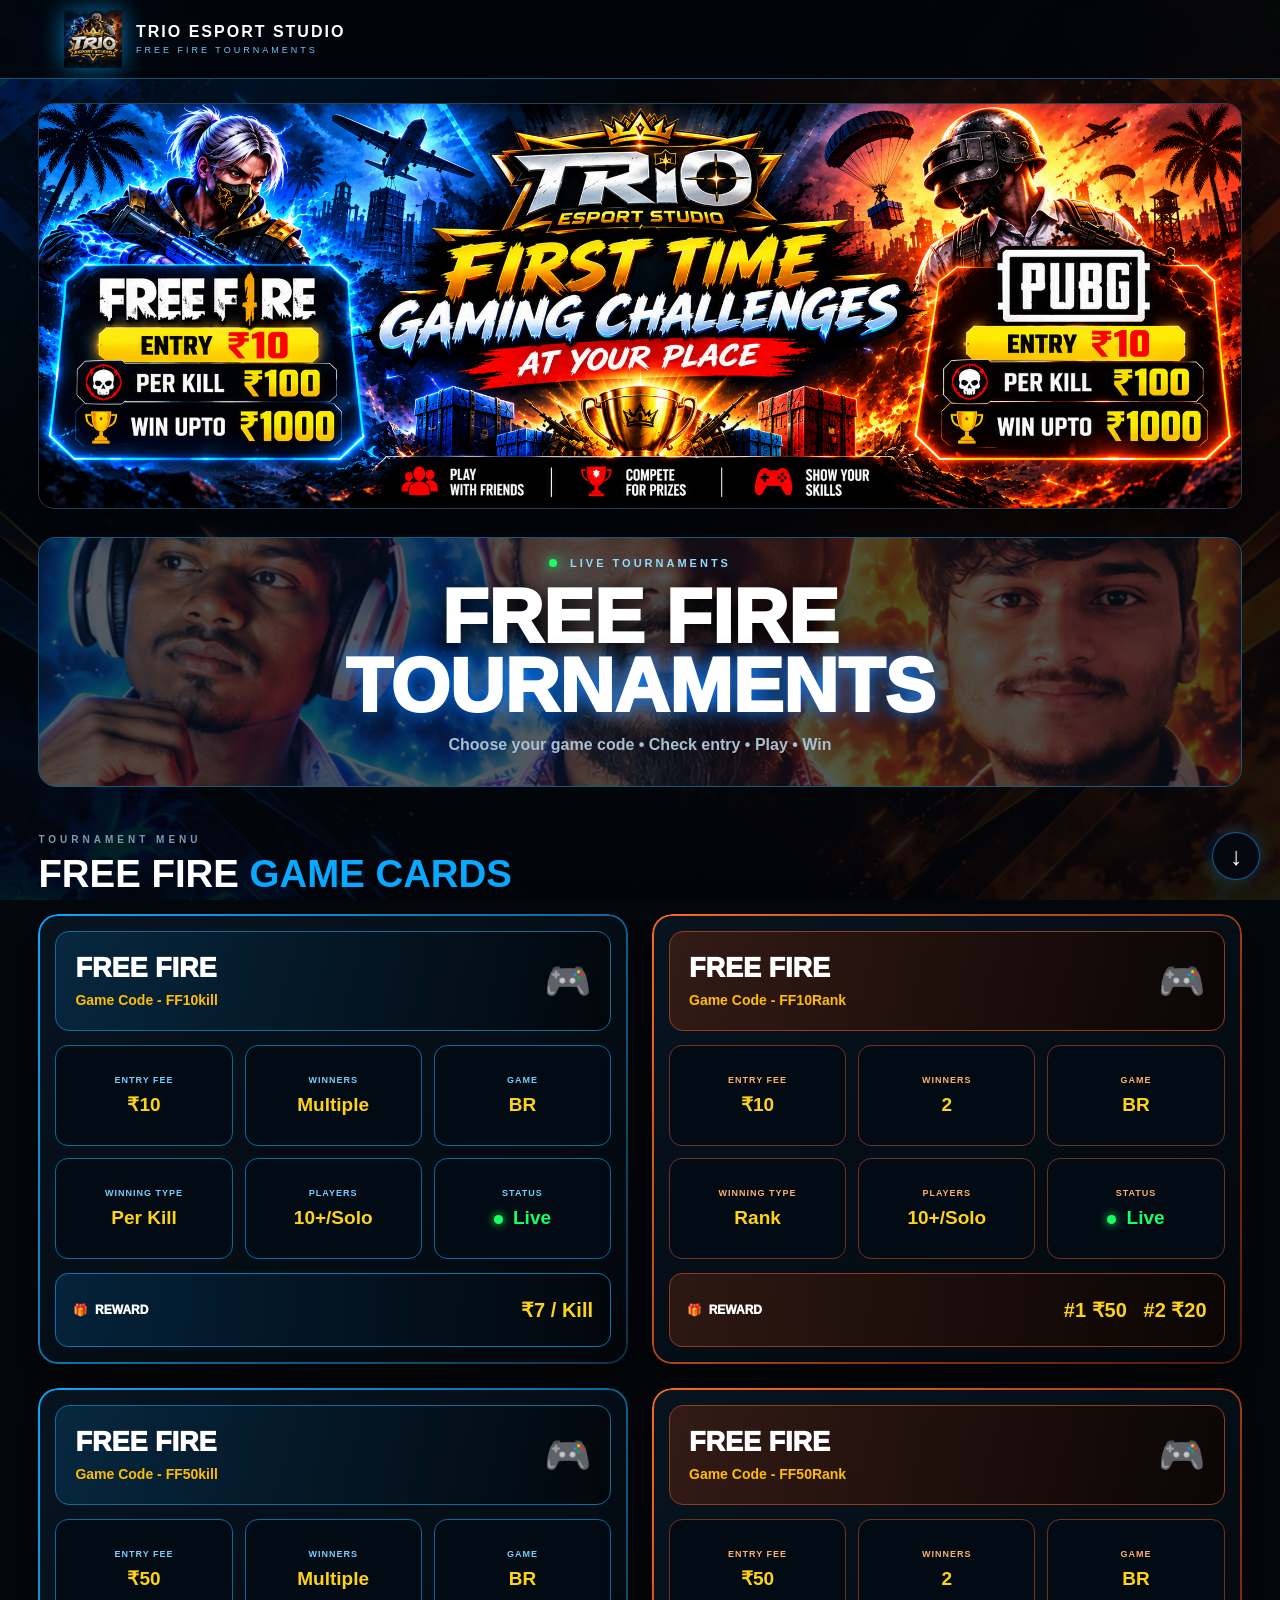
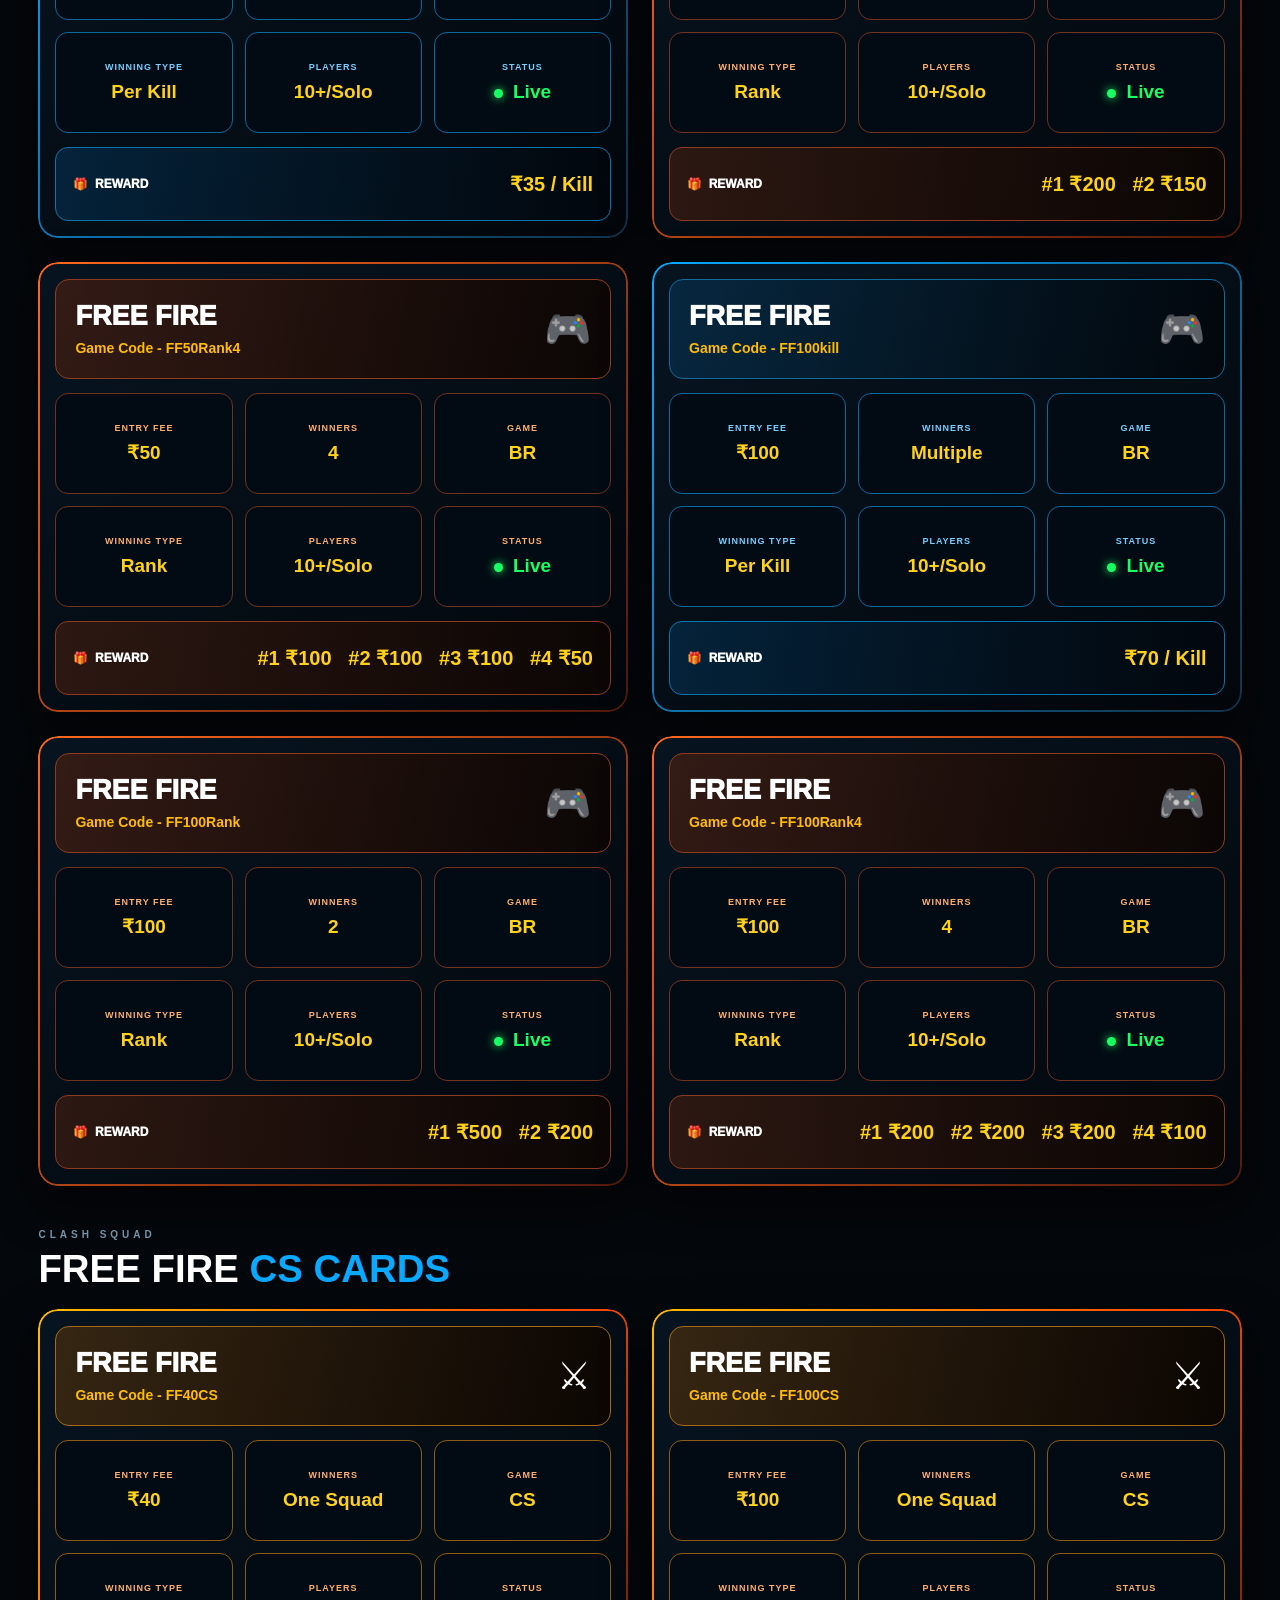
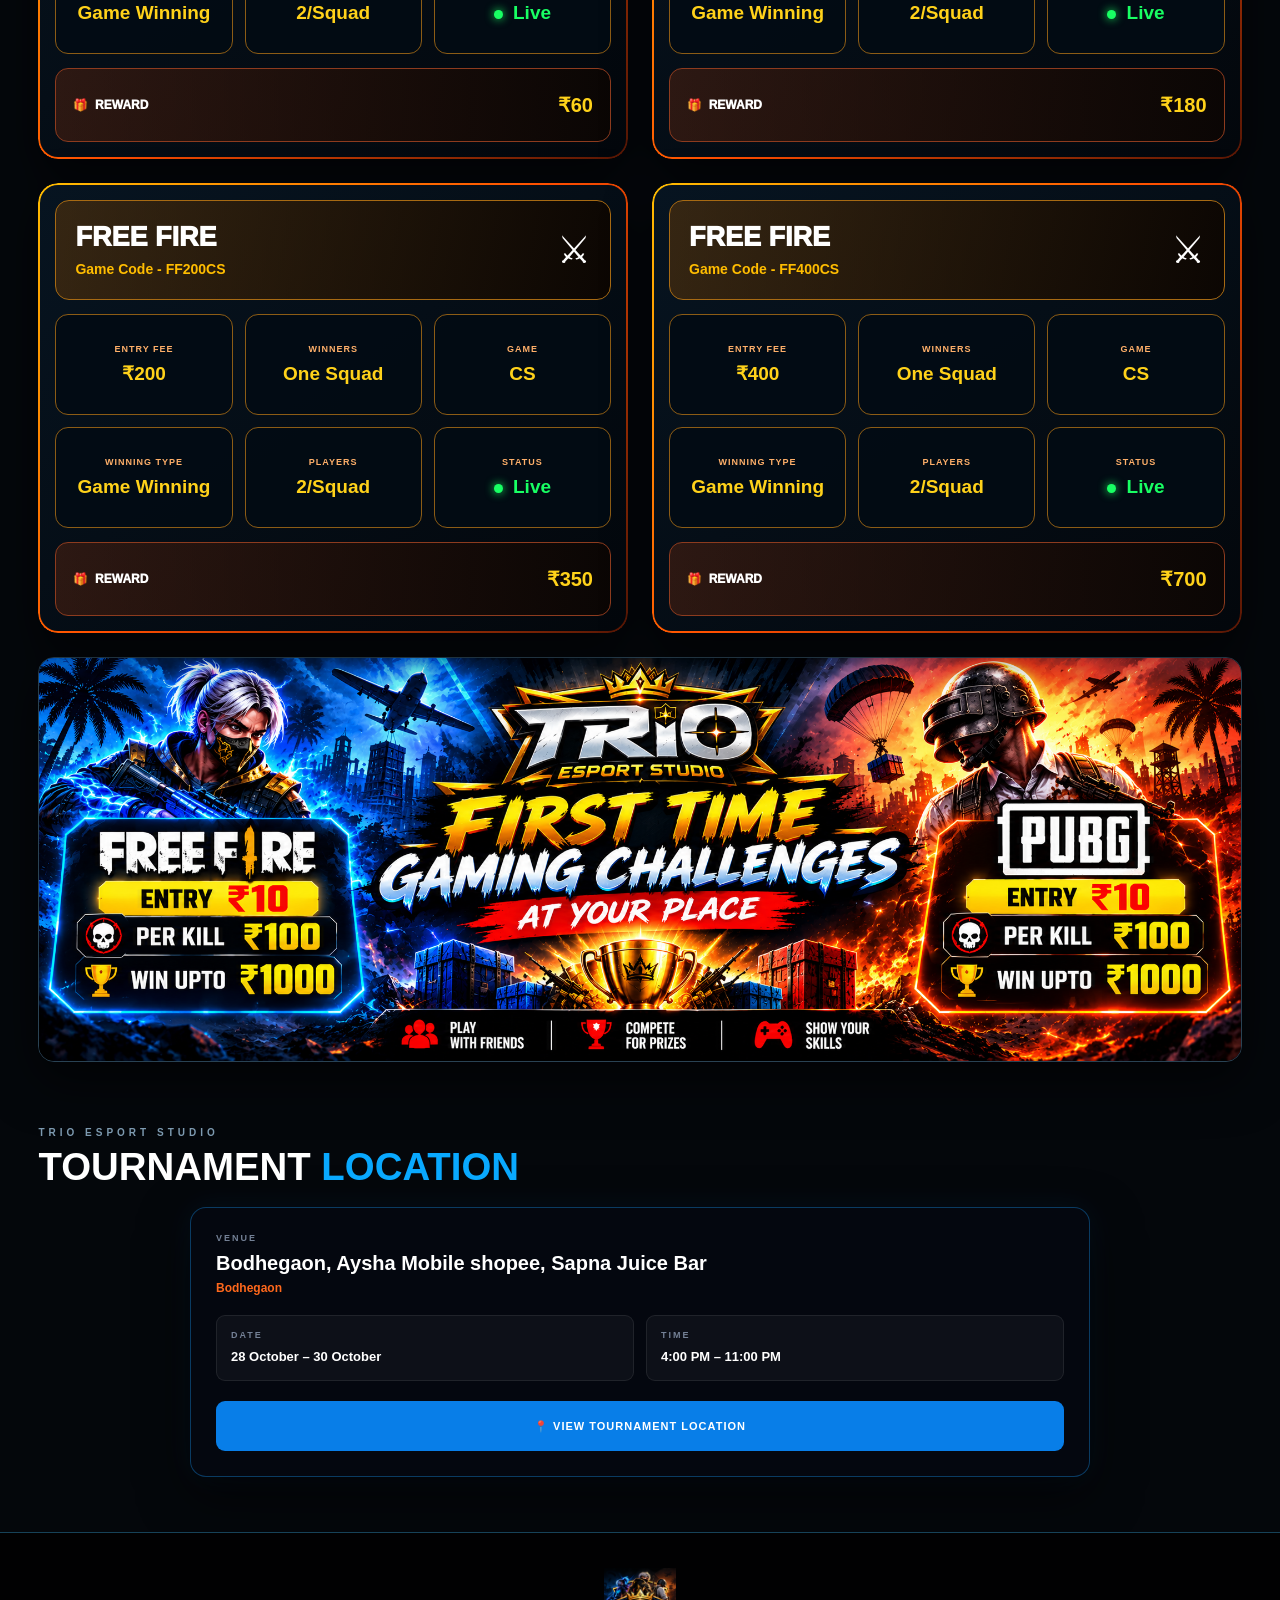
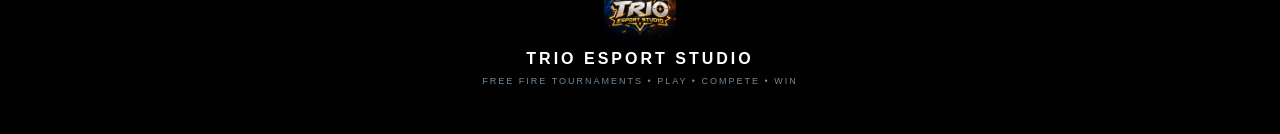
==== commit 77052ea0: "data" ====
--- a/index.html
+++ b/index.html
@@ -194,7 +194,7 @@
           <small>VENUE</small>
 
           <strong>
-            Bodhegaon, Bajar Tal (Market Yard)
+            Bodhegaon, Aysha Mobile shopee, Sapna Juice Bar
           </strong>
 
 
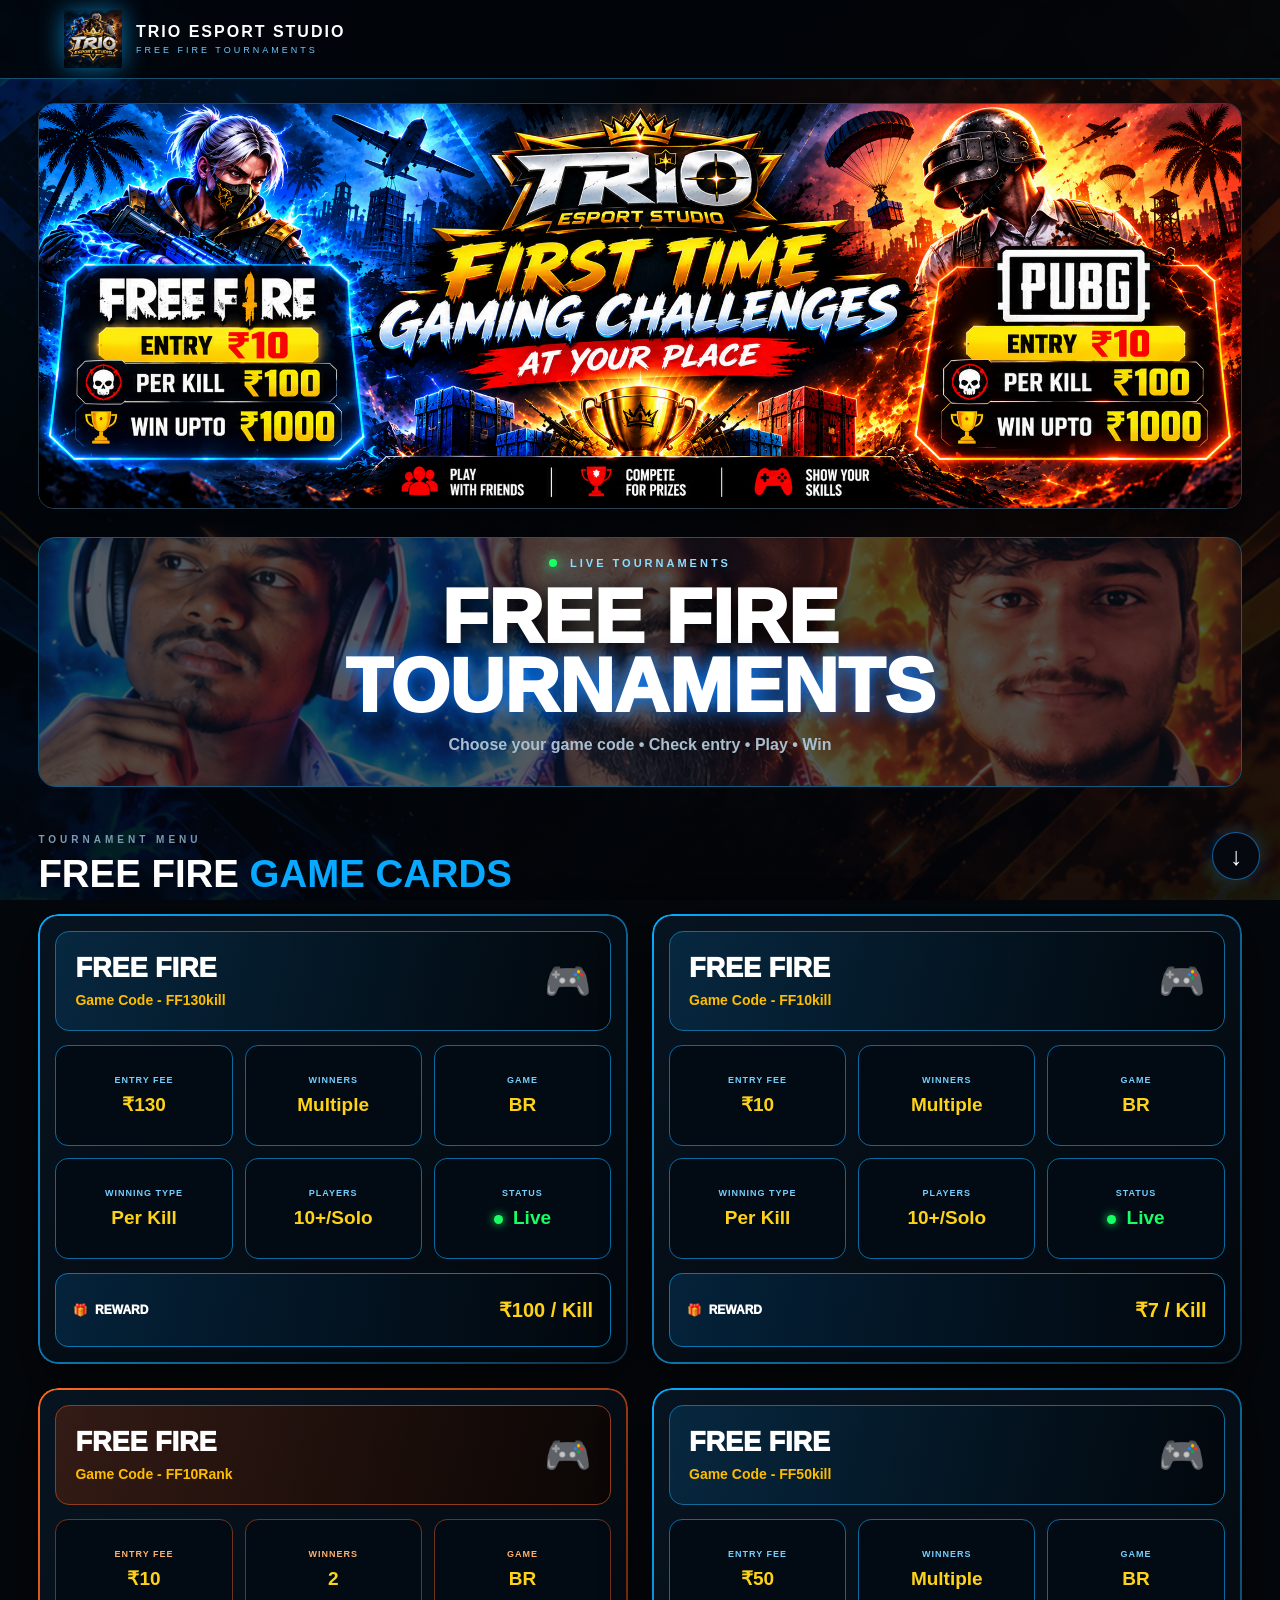
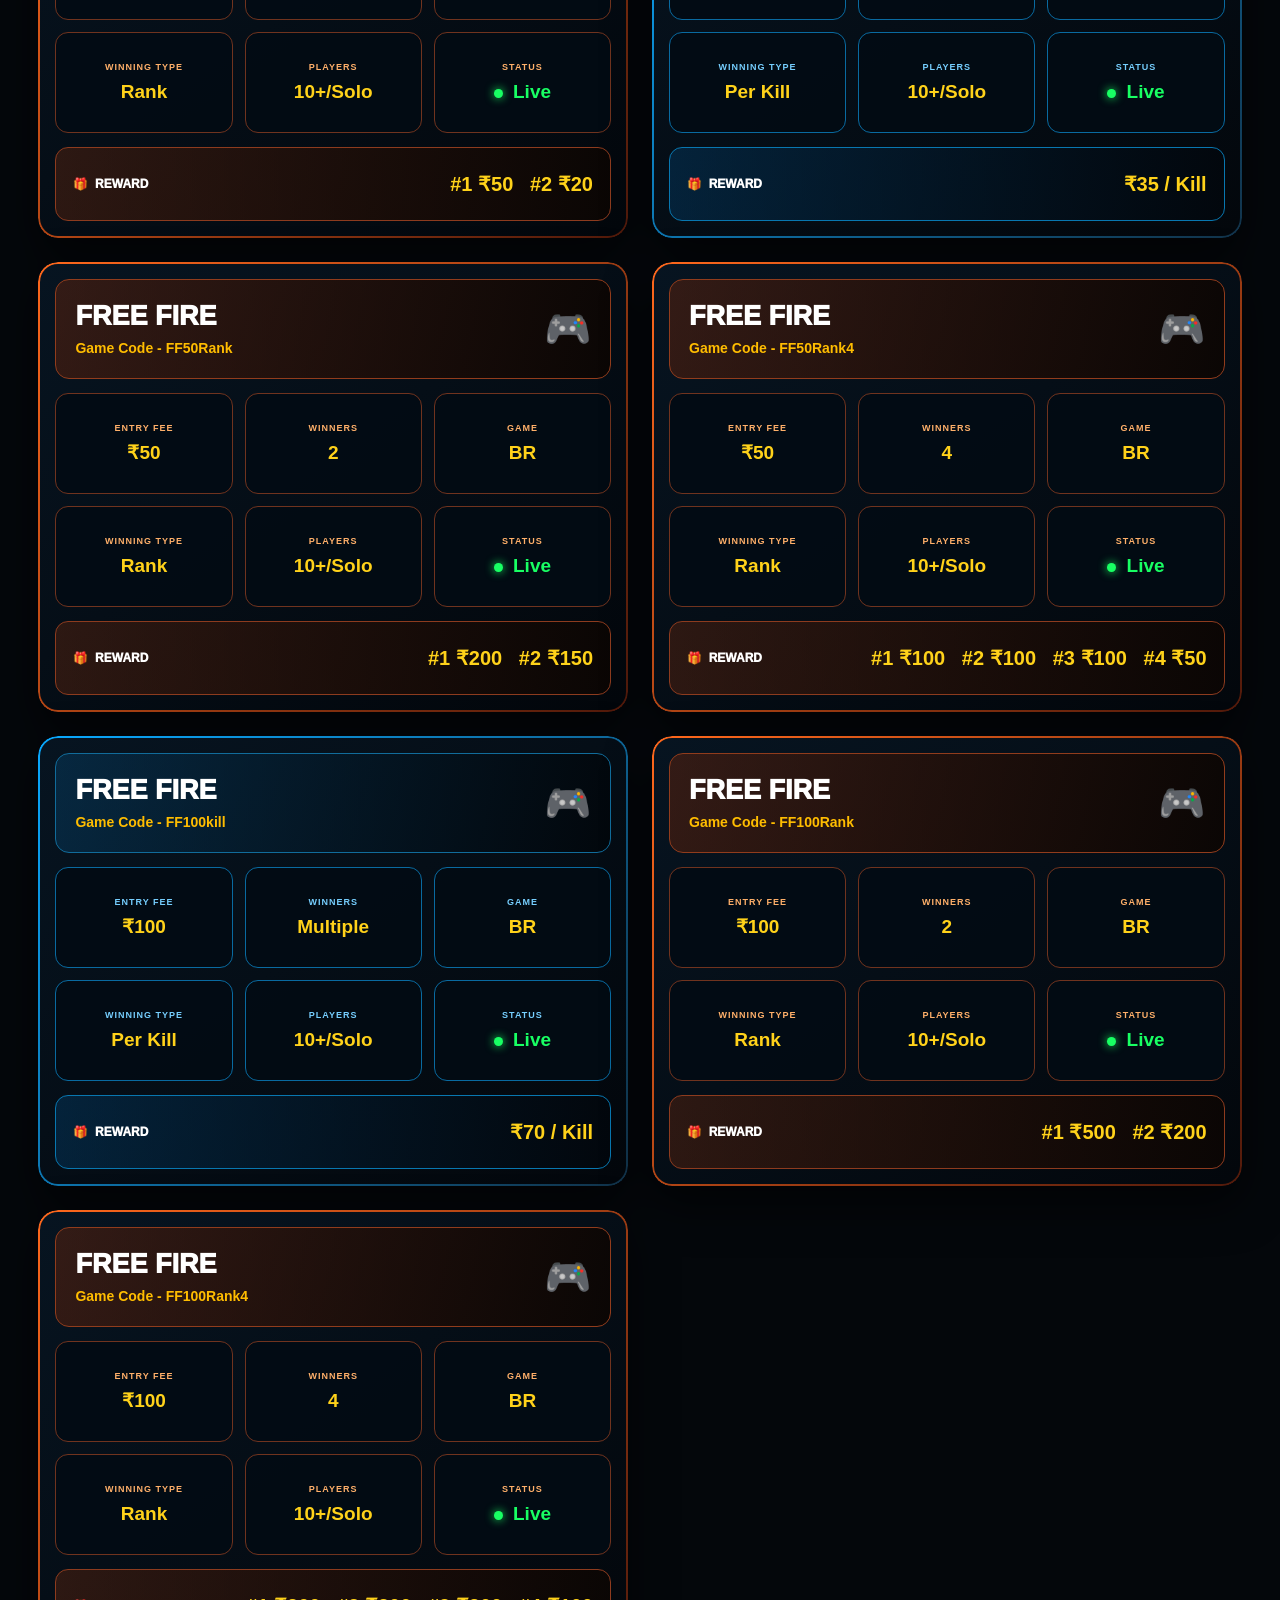
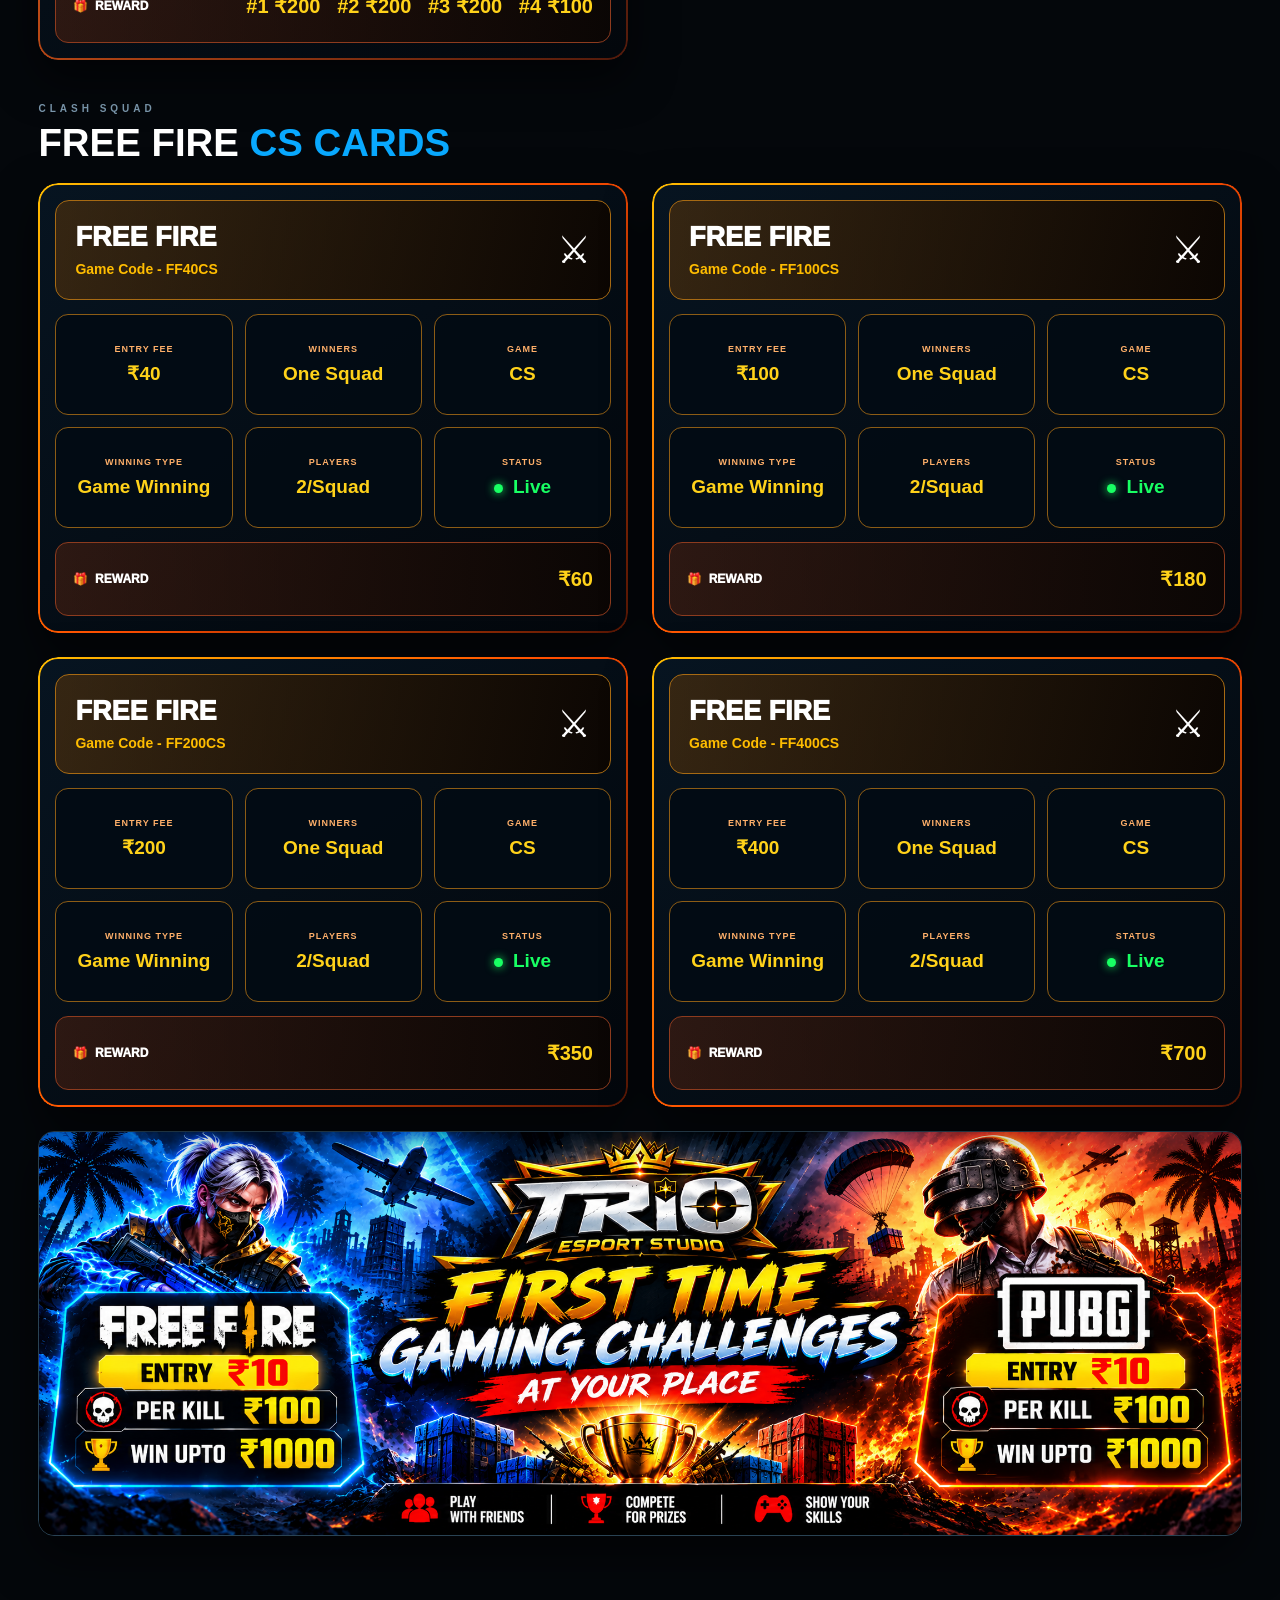
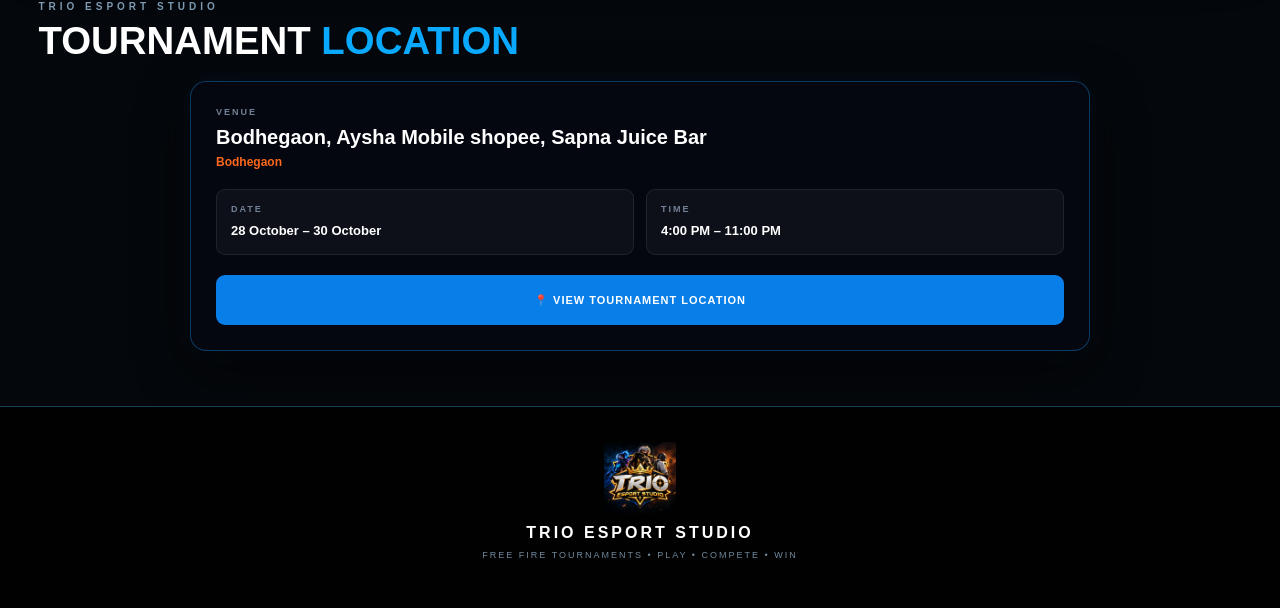
==== commit d8ebfdf6: "Update index.html" ====
--- a/index.html
+++ b/index.html
@@ -317,6 +317,17 @@
     ========================== */
 
     const br = [
+
+        [
+        'FF130kill',
+        '₹130',
+        'Multiple',
+        'BR',
+        'Per Kill',
+        '10+/Solo',
+        '₹100 / Kill',
+        'blue'
+      ],
 
       [
         'FF10kill',
@@ -597,4 +608,4 @@
 
 </body>
 
-</html>+</html>
